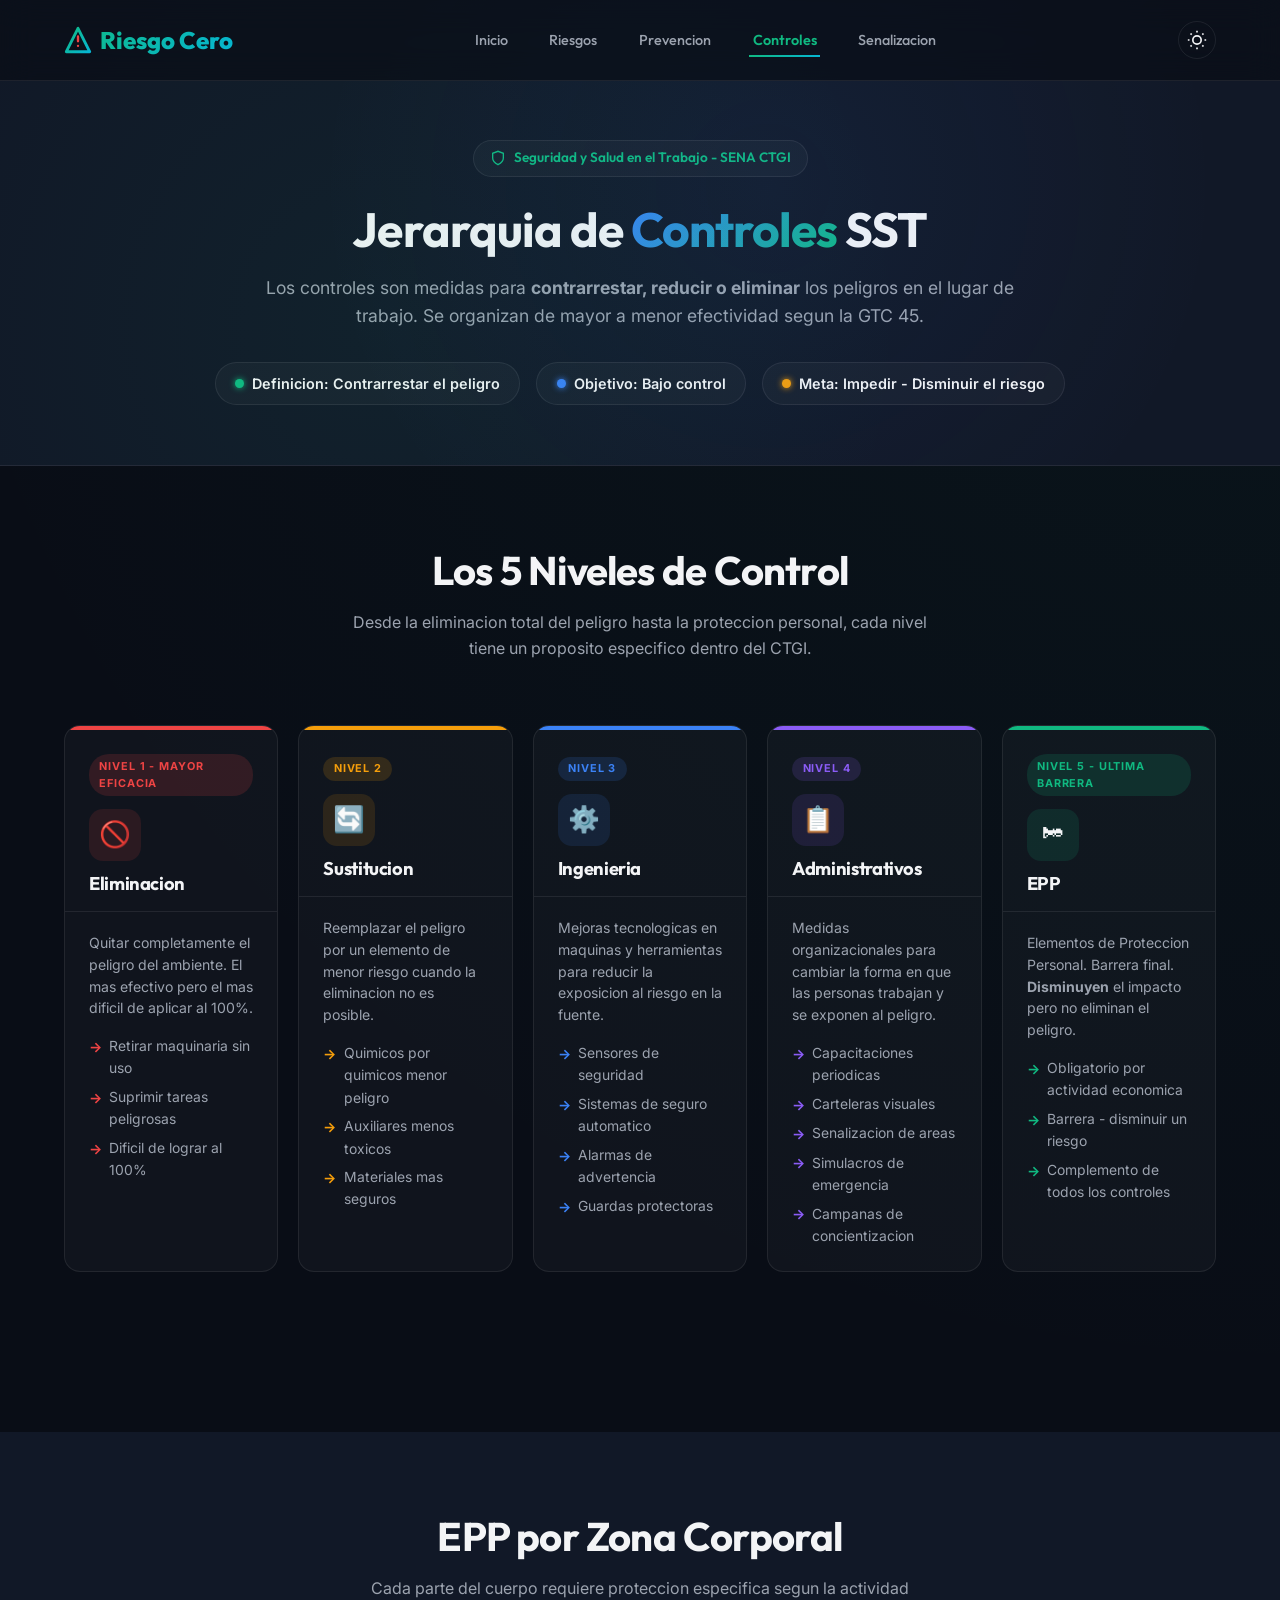
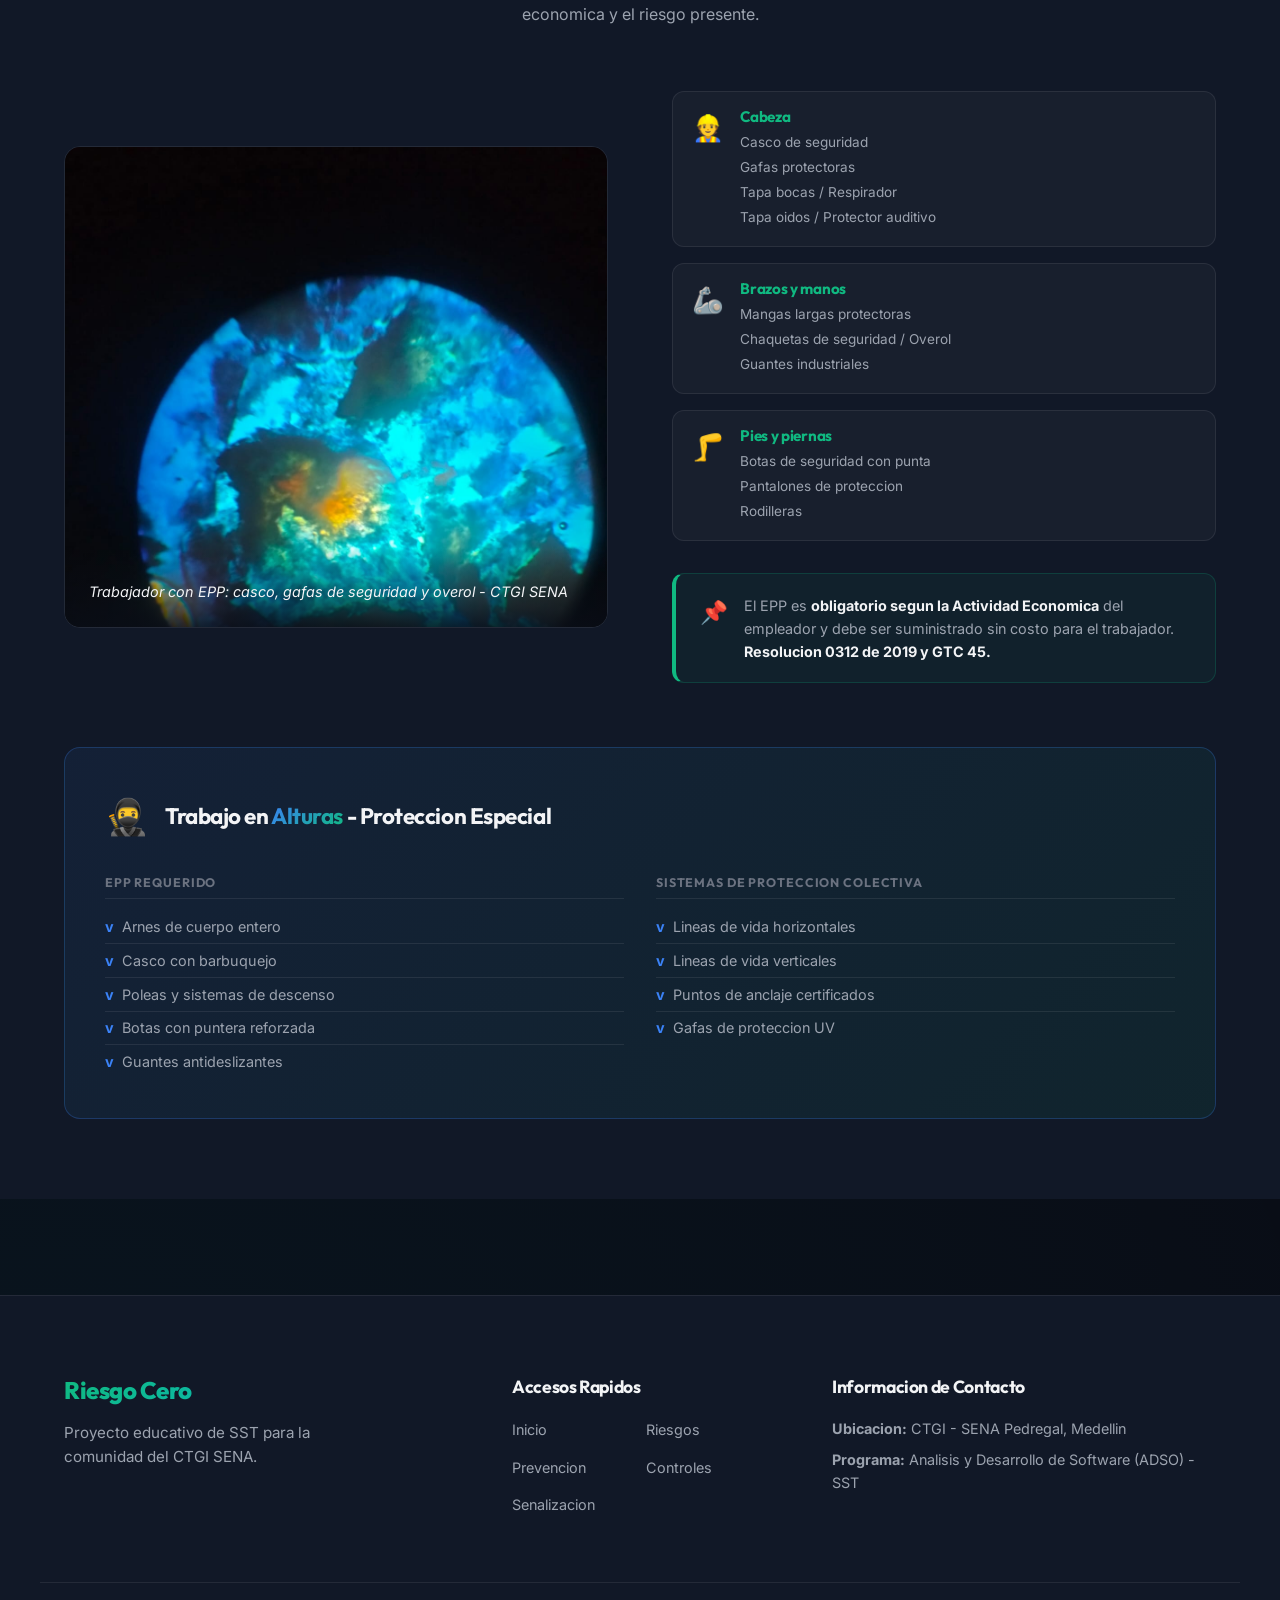
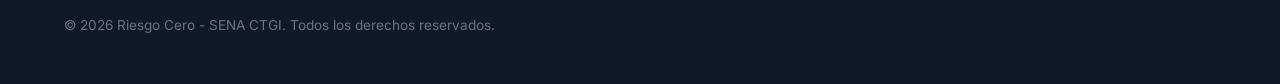
==== controles.html @ c859770b "ya" ====
﻿<!DOCTYPE html>
<html lang="es">
<head>
    <meta charset="UTF-8">
    <meta name="viewport" content="width=device-width, initial-scale=1.0">
    <title>Controles SST - Jerarquia de Controles | Riesgo Cero (CTGI)</title>
    <meta name="description" content="Jerarquia de controles en SST para el CTGI: Eliminacion, Sustitucion, Ingenieria, Administrativos y EPP.">
    <link rel="stylesheet" href="css/style.css">
    <style>
        .controles-banner { background-color: var(--bg-secondary); border-bottom: 1px solid var(--border-color); padding: 140px 0 60px 0; text-align: center; position: relative; overflow: hidden; }
        .controles-banner::before { content: ''; position: absolute; inset: 0; background: radial-gradient(circle at 60% 40%, rgba(59,130,246,0.07), transparent 55%), radial-gradient(circle at 30% 70%, rgba(16,185,129,0.06), transparent 55%); pointer-events: none; }
        .controles-banner h1 { font-size: 3rem; margin-bottom: 1rem; }
        .controles-banner h1 span { background: linear-gradient(135deg, #3b82f6, #10b981); -webkit-background-clip: text; -webkit-text-fill-color: transparent; }
        .controles-banner .banner-desc { color: var(--text-secondary); max-width: 760px; margin: 0 auto 2rem auto; font-size: 1.1rem; }
        .def-pills { display: flex; gap: 1rem; justify-content: center; flex-wrap: wrap; margin-top: 1.5rem; }
        .def-pill { display: inline-flex; align-items: center; gap: 0.5rem; background: var(--bg-card); border: 1px solid var(--border-color); border-radius: 30px; padding: 0.55rem 1.2rem; font-size: 0.9rem; font-weight: 600; color: var(--text-primary); }
        .def-pill .dot { width: 9px; height: 9px; border-radius: 50%; flex-shrink: 0; }
        .dot-green  { background: #10b981; box-shadow: 0 0 6px #10b981; }
        .dot-blue   { background: #3b82f6; box-shadow: 0 0 6px #3b82f6; }
        .dot-orange { background: #f59e0b; box-shadow: 0 0 6px #f59e0b; }
        .controles-section { padding: 5rem 0; }
        .controles-grid { display: grid; grid-template-columns: repeat(5, 1fr); gap: 1.25rem; margin-bottom: 5rem; }
        @media (max-width: 1100px) { .controles-grid { grid-template-columns: repeat(3, 1fr); } }
        @media (max-width: 700px)  { .controles-grid { grid-template-columns: 1fr 1fr; } }
        @media (max-width: 480px)  { .controles-grid { grid-template-columns: 1fr; } }
        .ctrl-card { background: var(--bg-card); border: 1px solid var(--border-color); border-radius: var(--border-radius); overflow: hidden; display: flex; flex-direction: column; transition: transform var(--transition-fast), box-shadow var(--transition-fast), border-color var(--transition-fast); }
        .ctrl-card:hover { transform: translateY(-6px); box-shadow: var(--shadow-lg); }
        .ctrl-header { padding: 1.5rem 1.5rem 1rem; border-bottom: 1px solid var(--border-color); }
        .ctrl-level { display: inline-block; font-size: 0.68rem; font-weight: 700; letter-spacing: 0.08em; text-transform: uppercase; padding: 0.22rem 0.65rem; border-radius: 20px; margin-bottom: 0.8rem; }
        .ctrl-icon { width: 52px; height: 52px; border-radius: 14px; display: flex; align-items: center; justify-content: center; font-size: 1.6rem; margin-bottom: 0.75rem; }
        .ctrl-header h3 { font-size: 1.15rem; margin: 0; }
        .ctrl-body { padding: 1.25rem 1.5rem 1.5rem; flex: 1; }
        .ctrl-body p { color: var(--text-secondary); font-size: 0.88rem; line-height: 1.55; margin-bottom: 1rem; }
        .ctrl-list { list-style: none; padding: 0; margin: 0; display: flex; flex-direction: column; gap: 0.4rem; }
        .ctrl-list li { display: flex; align-items: flex-start; gap: 0.45rem; font-size: 0.87rem; color: var(--text-secondary); }
        .ctrl-list li::before { content: "->"; font-weight: 700; flex-shrink: 0; margin-top: 0.05em; }
        .lvl-1 .ctrl-header { border-top: 4px solid #ef4444; } .lvl-1 .ctrl-level { background: rgba(239,68,68,.15); color: #ef4444; } .lvl-1 .ctrl-icon { background: rgba(239,68,68,.12); } .lvl-1 .ctrl-list li::before { color: #ef4444; } .lvl-1:hover { border-color: #ef4444; }
        .lvl-2 .ctrl-header { border-top: 4px solid #f59e0b; } .lvl-2 .ctrl-level { background: rgba(245,158,11,.15); color: #f59e0b; } .lvl-2 .ctrl-icon { background: rgba(245,158,11,.12); } .lvl-2 .ctrl-list li::before { color: #f59e0b; } .lvl-2:hover { border-color: #f59e0b; }
        .lvl-3 .ctrl-header { border-top: 4px solid #3b82f6; } .lvl-3 .ctrl-level { background: rgba(59,130,246,.15); color: #3b82f6; } .lvl-3 .ctrl-icon { background: rgba(59,130,246,.12); } .lvl-3 .ctrl-list li::before { color: #3b82f6; } .lvl-3:hover { border-color: #3b82f6; }
        .lvl-4 .ctrl-header { border-top: 4px solid #8b5cf6; } .lvl-4 .ctrl-level { background: rgba(139,92,246,.15); color: #8b5cf6; } .lvl-4 .ctrl-icon { background: rgba(139,92,246,.12); } .lvl-4 .ctrl-list li::before { color: #8b5cf6; } .lvl-4:hover { border-color: #8b5cf6; }
        .lvl-5 .ctrl-header { border-top: 4px solid #10b981; } .lvl-5 .ctrl-level { background: rgba(16,185,129,.15); color: #10b981; } .lvl-5 .ctrl-icon { background: rgba(16,185,129,.12); } .lvl-5 .ctrl-list li::before { color: #10b981; } .lvl-5:hover { border-color: #10b981; }
        .epp-section { padding: 5rem 0; background: var(--bg-secondary); }
        .epp-split { display: grid; grid-template-columns: 1fr 1fr; gap: 4rem; align-items: center; margin-bottom: 4rem; }
        @media (max-width: 900px) { .epp-split { grid-template-columns: 1fr; } }
        .epp-photo { border-radius: var(--border-radius); overflow: hidden; border: 1px solid var(--border-color); position: relative; }
        .epp-photo img { width: 100%; height: 480px; object-fit: cover; object-position: top; display: block; }
        .epp-photo-overlay { position: absolute; bottom: 0; left: 0; right: 0; background: linear-gradient(transparent, rgba(9,13,22,0.88)); padding: 2rem 1.5rem 1.5rem; }
        .epp-photo-overlay p { color: #f3f4f6; font-size: 0.9rem; font-style: italic; }
        .epp-callouts { display: flex; flex-direction: column; gap: 1rem; }
        .epp-callout-item { display: flex; gap: 1rem; align-items: flex-start; background: var(--bg-card); border: 1px solid var(--border-color); border-radius: 12px; padding: 1rem 1.2rem; transition: border-color var(--transition-fast), transform var(--transition-fast); }
        .epp-callout-item:hover { border-color: #10b981; transform: translateX(4px); }
        .callout-icon { font-size: 1.6rem; flex-shrink: 0; }
        .callout-text h4 { font-size: 0.95rem; color: #10b981; margin-bottom: 0.25rem; }
        .callout-text ul { list-style: none; padding: 0; margin: 0; }
        .callout-text ul li { font-size: 0.85rem; color: var(--text-secondary); padding: 0.1rem 0; }
        .alturas-card { background: linear-gradient(135deg, rgba(59,130,246,0.08), rgba(16,185,129,0.08)); border: 1px solid rgba(59,130,246,0.25); border-radius: var(--border-radius); padding: 2.5rem; }
        .alturas-header { display: flex; align-items: center; gap: 1rem; margin-bottom: 2rem; }
        .alturas-header .icon { font-size: 2.2rem; }
        .alturas-header h3 { font-size: 1.4rem; margin: 0; }
        .alturas-header h3 span { background: linear-gradient(135deg, #3b82f6, #10b981); -webkit-background-clip: text; -webkit-text-fill-color: transparent; }
        .alturas-grid { display: grid; grid-template-columns: 1fr 1fr; gap: 2rem; }
        @media (max-width: 600px) { .alturas-grid { grid-template-columns: 1fr; } }
        .alturas-col h5 { font-size: 0.78rem; text-transform: uppercase; letter-spacing: 0.07em; color: var(--text-muted); margin-bottom: 0.75rem; padding-bottom: 0.4rem; border-bottom: 1px solid var(--border-color); }
        .alturas-col ul { list-style: none; padding: 0; margin: 0; }
        .alturas-col ul li { display: flex; align-items: center; gap: 0.5rem; font-size: 0.9rem; color: var(--text-secondary); padding: 0.3rem 0; border-bottom: 1px solid var(--border-color); }
        .alturas-col ul li:last-child { border-bottom: none; }
        .alturas-col ul li::before { content: "v"; color: #3b82f6; font-weight: 700; }
        .norm-note { margin-top: 1rem; background: rgba(16,185,129,0.06); border: 1px solid rgba(16,185,129,0.2); border-left: 4px solid #10b981; border-radius: 12px; padding: 1.2rem 1.5rem; display: flex; gap: 1rem; align-items: flex-start; }
        .norm-note .note-icon { font-size: 1.4rem; flex-shrink: 0; }
        .norm-note p { color: var(--text-secondary); font-size: 0.9rem; line-height: 1.6; }
        .norm-note strong { color: var(--text-primary); }
    </style>
</head>
<body>
    <div class="svg-gradient-def"><svg><defs><linearGradient id="emerald-cyan-grad" x1="0%" y1="0%" x2="100%" y2="100%"><stop offset="0%" stop-color="#10b981" /><stop offset="100%" stop-color="#06b6d4" /></linearGradient></defs></svg></div>
    <header class="header">
        <div class="navbar">
            <a href="index.html" class="logo" id="logo-brand">
                <svg viewBox="0 0 24 24"><path d="M12 2L2 22h20L12 2z" stroke-linecap="round" stroke-linejoin="round" /><path d="M12 9v4M12 17h.01" stroke="#ef4444" stroke-width="2" stroke-linecap="round" /></svg>
                <span>Riesgo Cero</span>
            </a>
            <nav>
                <ul class="nav-menu" id="nav-menu">
                    <li><a href="index.html" class="nav-link">Inicio</a></li>
                    <li><a href="riesgos.html" class="nav-link">Riesgos</a></li>
                    <li><a href="prevencion.html" class="nav-link">Prevencion</a></li>
                    <li><a href="controles.html" class="nav-link active">Controles</a></li>
                    <li><a href="senalizacion.html" class="nav-link">Senalizacion</a></li>
                </ul>
            </nav>
            <div class="nav-actions">
                <button class="theme-toggle-btn" id="theme-toggle" aria-label="Cambiar Tema">
                    <svg class="sun-icon" viewBox="0 0 24 24"><circle cx="12" cy="12" r="5" /><path d="M12 1v2M12 21v2M4.22 4.22l1.42 1.42M18.36 18.36l1.42 1.42M1 12h2M21 12h2M4.22 19.78l1.42-1.42M18.36 5.64l1.42-1.42" /></svg>
                    <svg class="moon-icon" viewBox="0 0 24 24"><path d="M21 12.79A9 9 0 1 1 11.21 3 7 7 0 0 0 21 12.79z" /></svg>
                </button>
                <button class="menu-toggle" id="menu-toggle" aria-label="Abrir Menu"><svg viewBox="0 0 24 24"><path d="M4 6h16M4 12h16M4 18h16" stroke-linecap="round" /></svg></button>
            </div>
        </div>
    </header>
    <main>
        <section class="controles-banner">
            <div class="container">
                <div class="hero-badge"><svg width="16" height="16" viewBox="0 0 24 24" fill="none" stroke="currentColor" stroke-width="2"><path d="M12 22s8-4 8-10V5l-8-3-8 3v7c0 6 8 10 8 10z" /></svg> Seguridad y Salud en el Trabajo - SENA CTGI</div>
                <h1>Jerarquia de <span>Controles</span> SST</h1>
                <p class="banner-desc">Los controles son medidas para <strong>contrarrestar, reducir o eliminar</strong> los peligros en el lugar de trabajo. Se organizan de mayor a menor efectividad segun la GTC 45.</p>
                <div class="def-pills">
                    <div class="def-pill"><span class="dot dot-green"></span>Definicion: Contrarrestar el peligro</div>
                    <div class="def-pill"><span class="dot dot-blue"></span>Objetivo: Bajo control</div>
                    <div class="def-pill"><span class="dot dot-orange"></span>Meta: Impedir - Disminuir el riesgo</div>
                </div>
            </div>
        </section>
        <section class="controles-section">
            <div class="container">
                <div class="section-header">
                    <h2>Los 5 Niveles de <span>Control</span></h2>
                    <p>Desde la eliminacion total del peligro hasta la proteccion personal, cada nivel tiene un proposito especifico dentro del CTGI.</p>
                </div>
                <div class="controles-grid">
                    <div class="ctrl-card lvl-1">
                        <div class="ctrl-header"><span class="ctrl-level">Nivel 1 - Mayor eficacia</span><div class="ctrl-icon">&#128683;</div><h3>Eliminacion</h3></div>
                        <div class="ctrl-body"><p>Quitar completamente el peligro del ambiente. El mas efectivo pero el mas dificil de aplicar al 100%.</p><ul class="ctrl-list"><li>Retirar maquinaria sin uso</li><li>Suprimir tareas peligrosas</li><li>Dificil de lograr al 100%</li></ul></div>
                    </div>
                    <div class="ctrl-card lvl-2">
                        <div class="ctrl-header"><span class="ctrl-level">Nivel 2</span><div class="ctrl-icon">&#128260;</div><h3>Sustitucion</h3></div>
                        <div class="ctrl-body"><p>Reemplazar el peligro por un elemento de menor riesgo cuando la eliminacion no es posible.</p><ul class="ctrl-list"><li>Quimicos por quimicos menor peligro</li><li>Auxiliares menos toxicos</li><li>Materiales mas seguros</li></ul></div>
                    </div>
                    <div class="ctrl-card lvl-3">
                        <div class="ctrl-header"><span class="ctrl-level">Nivel 3</span><div class="ctrl-icon">&#9881;&#65039;</div><h3>Ingenieria</h3></div>
                        <div class="ctrl-body"><p>Mejoras tecnologicas en maquinas y herramientas para reducir la exposicion al riesgo en la fuente.</p><ul class="ctrl-list"><li>Sensores de seguridad</li><li>Sistemas de seguro automatico</li><li>Alarmas de advertencia</li><li>Guardas protectoras</li></ul></div>
                    </div>
                    <div class="ctrl-card lvl-4">
                        <div class="ctrl-header"><span class="ctrl-level">Nivel 4</span><div class="ctrl-icon">&#128203;</div><h3>Administrativos</h3></div>
                        <div class="ctrl-body"><p>Medidas organizacionales para cambiar la forma en que las personas trabajan y se exponen al peligro.</p><ul class="ctrl-list"><li>Capacitaciones periodicas</li><li>Carteleras visuales</li><li>Senalizacion de areas</li><li>Simulacros de emergencia</li><li>Campanas de concientizacion</li></ul></div>
                    </div>
                    <div class="ctrl-card lvl-5">
                        <div class="ctrl-header"><span class="ctrl-level">Nivel 5 - Ultima barrera</span><div class="ctrl-icon">&#129562;</div><h3>EPP</h3></div>
                        <div class="ctrl-body"><p>Elementos de Proteccion Personal. Barrera final. <strong>Disminuyen</strong> el impacto pero no eliminan el peligro.</p><ul class="ctrl-list"><li>Obligatorio por actividad economica</li><li>Barrera - disminuir un riesgo</li><li>Complemento de todos los controles</li></ul></div>
                    </div>
                </div>
            </div>
        </section>
        <section class="epp-section">
            <div class="container">
                <div class="section-header">
                    <h2>EPP por <span>Zona Corporal</span></h2>
                    <p>Cada parte del cuerpo requiere proteccion especifica segun la actividad economica y el riesgo presente.</p>
                </div>
                <div class="epp-split">
                    <div class="epp-photo">
                        <img src="img/biologico.jpeg" alt="Trabajador del CTGI con EPP completo: casco, gafas y overol de seguridad">
                        <div class="epp-photo-overlay"><p>Trabajador con EPP: casco, gafas de seguridad y overol - CTGI SENA</p></div>
                    </div>
                    <div class="epp-callouts">
                        <div class="epp-callout-item"><div class="callout-icon">&#128119;</div><div class="callout-text"><h4>Cabeza</h4><ul><li>Casco de seguridad</li><li>Gafas protectoras</li><li>Tapa bocas / Respirador</li><li>Tapa oidos / Protector auditivo</li></ul></div></div>
                        <div class="epp-callout-item"><div class="callout-icon">&#129470;</div><div class="callout-text"><h4>Brazos y manos</h4><ul><li>Mangas largas protectoras</li><li>Chaquetas de seguridad / Overol</li><li>Guantes industriales</li></ul></div></div>
                        <div class="epp-callout-item"><div class="callout-icon">&#129461;</div><div class="callout-text"><h4>Pies y piernas</h4><ul><li>Botas de seguridad con punta</li><li>Pantalones de proteccion</li><li>Rodilleras</li></ul></div></div>
                        <div class="norm-note"><div class="note-icon">&#128204;</div><p>El EPP es <strong>obligatorio segun la Actividad Economica</strong> del empleador y debe ser suministrado sin costo para el trabajador. <strong>Resolucion 0312 de 2019 y GTC 45.</strong></p></div>
                    </div>
                </div>
                <div class="alturas-card">
                    <div class="alturas-header"><span class="icon">&#129399;</span><h3>Trabajo en <span>Alturas</span> - Proteccion Especial</h3></div>
                    <div class="alturas-grid">
                        <div class="alturas-col"><h5>EPP Requerido</h5><ul><li>Arnes de cuerpo entero</li><li>Casco con barbuquejo</li><li>Poleas y sistemas de descenso</li><li>Botas con puntera reforzada</li><li>Guantes antideslizantes</li></ul></div>
                        <div class="alturas-col"><h5>Sistemas de proteccion colectiva</h5><ul><li>Lineas de vida horizontales</li><li>Lineas de vida verticales</li><li>Puntos de anclaje certificados</li><li>Gafas de proteccion UV</li></ul></div>
                    </div>
                </div>
            </div>
        </section>
    </main>
    <footer class="footer">
        <div class="container footer-grid">
            <div class="footer-brand"><h3>Riesgo Cero</h3><p>Proyecto educativo de SST para la comunidad del CTGI SENA.</p></div>
            <div class="footer-links"><h4>Accesos Rapidos</h4><ul class="footer-links-list"><li><a href="index.html">Inicio</a></li><li><a href="riesgos.html">Riesgos</a></li><li><a href="prevencion.html">Prevencion</a></li><li><a href="controles.html">Controles</a></li><li><a href="senalizacion.html">Senalizacion</a></li></ul></div>
            <div class="footer-contact"><h4>Informacion de Contacto</h4><p><strong>Ubicacion:</strong> CTGI - SENA Pedregal, Medellin</p><p><strong>Programa:</strong> Analisis y Desarrollo de Software (ADSO) - SST</p></div>
        </div>
        <div class="container footer-bottom"><p>&copy; 2026 Riesgo Cero - SENA CTGI. Todos los derechos reservados.</p></div>
    </footer>
    <script src="js/script.js"></script>
</body>
</html>
---- css/style.css ----
/* ==========================================================================
   RIESGO CERO - SISTEMA DE DISEÑO GLOBAL
   ========================================================================== */

/* Importar Fuentes Modernas de Google Fonts */
@import url('https://fonts.googleapis.com/css2?family=Inter:wght@300;400;500;600;700&family=Outfit:wght@400;500;600;700;800&display=swap');

/* Variables CSS y Sistema de Temas */
:root {
    /* Paleta de Colores (Tema Oscuro por defecto para estética Premium) */
    --bg-primary: #090d16;
    --bg-secondary: #111827;
    --bg-card: rgba(255, 255, 255, 0.03);
    --bg-navbar: rgba(9, 13, 22, 0.7);
    --border-color: rgba(255, 255, 255, 0.08);
    --border-hover: rgba(255, 255, 255, 0.15);
    
    --text-primary: #f3f4f6;
    --text-secondary: #9ca3af;
    --text-muted: #6b7280;

    /* Colores de Acento */
    --accent-emerald: #10b981;      /* Salud y seguridad */
    --accent-teal: #06b6d4;         /* Higiene e industria */
    --accent-orange: #f59e0b;       /* Advertencia */
    --accent-red: #ef4444;          /* Peligro */
    --gradient-primary: linear-gradient(135deg, #10b981 0%, #06b6d4 100%);
    --gradient-danger: linear-gradient(135deg, #ef4444 0%, #f59e0b 100%);
    --gradient-bg: radial-gradient(circle at top right, rgba(16, 185, 129, 0.05), transparent 40%),
                   radial-gradient(circle at bottom left, rgba(6, 182, 212, 0.05), transparent 40%);

    /* Sombras y Efectos */
    --shadow-sm: 0 2px 8px rgba(0, 0, 0, 0.2);
    --shadow-md: 0 8px 30px rgba(0, 0, 0, 0.3);
    --shadow-lg: 0 16px 40px rgba(0, 0, 0, 0.4);
    --glass-blur: blur(16px);
    
    /* Fuentes y Espaciado */
    --font-heading: 'Outfit', sans-serif;
    --font-body: 'Inter', sans-serif;
    --transition-fast: 0.2s ease;
    --transition-normal: 0.3s cubic-bezier(0.4, 0, 0.2, 1);
    --border-radius: 16px;
    --max-width: 1200px;
}

/* Variables para Tema Claro */
[data-theme="light"] {
    --bg-primary: #f8fafc;
    --bg-secondary: #ffffff;
    --bg-card: rgba(0, 0, 0, 0.02);
    --bg-navbar: rgba(248, 250, 252, 0.8);
    --border-color: rgba(0, 0, 0, 0.08);
    --border-hover: rgba(0, 0, 0, 0.15);
    
    --text-primary: #0f172a;
    --text-secondary: #475569;
    --text-muted: #94a3b8;

    --gradient-bg: radial-gradient(circle at top right, rgba(16, 185, 129, 0.08), transparent 40%),
                   radial-gradient(circle at bottom left, rgba(6, 182, 212, 0.08), transparent 40%);
    --shadow-sm: 0 2px 8px rgba(0, 0, 0, 0.05);
    --shadow-md: 0 8px 30px rgba(0, 0, 0, 0.08);
    --shadow-lg: 0 16px 40px rgba(0, 0, 0, 0.12);
}

/* ==========================================================================
   RESET Y ESTILOS GENERALES
   ========================================================================== */
*, *::before, *::after {
    box-sizing: border-box;
    margin: 0;
    padding: 0;
}

html {
    scroll-behavior: smooth;
    font-size: 16px;
}

body {
    background-color: var(--bg-primary);
    background-image: var(--gradient-bg);
    color: var(--text-primary);
    font-family: var(--font-body);
    line-height: 1.6;
    overflow-x: hidden;
    transition: background-color var(--transition-normal), color var(--transition-normal);
}

h1, h2, h3, h4, h5, h6 {
    font-family: var(--font-heading);
    font-weight: 700;
    letter-spacing: -0.02em;
    line-height: 1.2;
}

a {
    color: inherit;
    text-decoration: none;
    transition: color var(--transition-fast);
}

img {
    max-width: 100%;
    height: auto;
    display: block;
}

.container {
    width: 100%;
    max-width: var(--max-width);
    margin: 0 auto;
    padding: 0 1.5rem;
}

/* ==========================================================================
   HEADER / NAVBAR (GLASSMORPHISM)
   ========================================================================== */
.header {
    position: fixed;
    top: 0;
    left: 0;
    width: 100%;
    z-index: 1000;
    background-color: var(--bg-navbar);
    backdrop-filter: var(--glass-blur);
    -webkit-backdrop-filter: var(--glass-blur);
    border-bottom: 1px solid var(--border-color);
    transition: background-color var(--transition-normal), border-color var(--transition-normal);
}

.navbar {
    display: flex;
    justify-content: space-between;
    align-items: center;
    height: 80px;
    padding: 0 1.5rem;
    max-width: var(--max-width);
    margin: 0 auto;
}

.logo {
    display: flex;
    align-items: center;
    gap: 0.5rem;
    font-family: var(--font-heading);
    font-size: 1.5rem;
    font-weight: 800;
    background: var(--gradient-primary);
    -webkit-background-clip: text;
    -webkit-text-fill-color: transparent;
    transition: transform var(--transition-fast);
}

.logo:hover {
    transform: scale(1.02);
}

.logo svg {
    width: 28px;
    height: 28px;
    stroke: url(#emerald-cyan-grad);
    fill: none;
    stroke-width: 2.5;
}

.nav-menu {
    display: flex;
    align-items: center;
    list-style: none;
    gap: 1rem;
}

.nav-link {
    font-family: var(--font-heading);
    font-weight: 500;
    font-size: 0.9rem;
    color: var(--text-secondary);
    padding: 0.5rem 0.8rem;
    border-radius: 8px;
    transition: color var(--transition-fast), background-color var(--transition-fast);
    position: relative;
}

.nav-link::after {
    content: '';
    position: absolute;
    bottom: 0;
    left: 50%;
    width: 0;
    height: 2px;
    background: var(--gradient-primary);
    transition: width var(--transition-fast) ease, left var(--transition-fast) ease;
}

.nav-link:hover {
    color: var(--text-primary);
}

.nav-link:hover::after {
    width: 80%;
    left: 10%;
}

.nav-link.active {
    color: var(--accent-emerald);
    font-weight: 600;
}

.nav-link.active::after {
    width: 80%;
    left: 10%;
    background: var(--gradient-primary);
}

/* Selector de Tema y Botón de Menú */
.nav-actions {
    display: flex;
    align-items: center;
    gap: 1rem;
}

.theme-toggle-btn {
    background: none;
    border: 1px solid var(--border-color);
    color: var(--text-primary);
    cursor: pointer;
    padding: 0.5rem;
    border-radius: 50%;
    display: flex;
    align-items: center;
    justify-content: center;
    transition: background-color var(--transition-fast), border-color var(--transition-fast);
}

.theme-toggle-btn:hover {
    background-color: var(--bg-card);
    border-color: var(--border-hover);
}

.theme-toggle-btn svg {
    width: 20px;
    height: 20px;
    fill: none;
    stroke: currentColor;
    stroke-width: 2;
}

/* Ocultar icono según tema */
body[data-theme="light"] .theme-toggle-btn .sun-icon {
    display: none;
}
body:not([data-theme="light"]) .theme-toggle-btn .moon-icon {
    display: none;
}

.menu-toggle {
    display: none;
    background: none;
    border: none;
    color: var(--text-primary);
    cursor: pointer;
    padding: 0.5rem;
}

.menu-toggle svg {
    width: 24px;
    height: 24px;
    stroke: currentColor;
    stroke-width: 2;
    fill: none;
}

/* ==========================================================================
   HERO SECTION
   ========================================================================== */
.hero {
    position: relative;
    padding: 180px 0 100px 0;
    overflow: hidden;
}

.hero-grid {
    display: grid;
    grid-template-columns: 1.2fr 0.8fr;
    gap: 4rem;
    align-items: center;
}

.hero-content h1 {
    font-size: 3.5rem;
    font-weight: 800;
    margin-bottom: 1.5rem;
    line-height: 1.1;
}

.hero-content h1 span {
    background: var(--gradient-primary);
    -webkit-background-clip: text;
    -webkit-text-fill-color: transparent;
}

.hero-content p {
    font-size: 1.15rem;
    color: var(--text-secondary);
    margin-bottom: 2rem;
    max-width: 600px;
}

.hero-badge {
    display: inline-flex;
    align-items: center;
    gap: 0.5rem;
    background-color: var(--bg-card);
    border: 1px solid var(--border-color);
    padding: 0.4rem 1rem;
    border-radius: 50px;
    font-family: var(--font-heading);
    font-size: 0.85rem;
    font-weight: 600;
    color: var(--accent-emerald);
    margin-bottom: 1.5rem;
}

.btn {
    display: inline-flex;
    align-items: center;
    gap: 0.75rem;
    background: var(--gradient-primary);
    color: #ffffff;
    font-family: var(--font-heading);
    font-weight: 600;
    font-size: 1rem;
    padding: 0.8rem 1.8rem;
    border-radius: var(--border-radius);
    box-shadow: 0 4px 20px rgba(16, 185, 129, 0.2);
    transition: transform var(--transition-fast), box-shadow var(--transition-fast);
}

.btn:hover {
    transform: translateY(-2px);
    box-shadow: 0 8px 30px rgba(16, 185, 129, 0.35);
}

.hero-visual {
    position: relative;
}

.hero-image-wrapper {
    position: relative;
    border-radius: 24px;
    overflow: hidden;
    border: 1px solid var(--border-color);
    box-shadow: var(--shadow-lg);
    aspect-ratio: 4/3;
    background-color: var(--bg-secondary);
}

.hero-image-wrapper img {
    width: 100%;
    height: 100%;
    object-fit: cover;
    transition: transform var(--transition-normal);
}

.hero-image-wrapper:hover img {
    transform: scale(1.03);
}

.hero-decorator {
    position: absolute;
    width: 100%;
    height: 100%;
    border-radius: 24px;
    border: 2px dashed var(--accent-teal);
    top: 15px;
    left: 15px;
    z-index: -1;
    opacity: 0.3;
}

/* ==========================================================================
   SECCIONES DE CONTENIDO
   ========================================================================== */
.section {
    padding: 80px 0;
}

.section-header {
    text-align: center;
    margin-bottom: 4rem;
}

.section-header h2 {
    font-size: 2.5rem;
    margin-bottom: 1rem;
}

.section-header p {
    color: var(--text-secondary);
    max-width: 600px;
    margin: 0 auto;
}

/* ==========================================================================
   CARDS GRID (INDEX RIESGOS)
   ========================================================================== */
.risks-grid {
    display: grid;
    grid-template-columns: repeat(auto-fill, minmax(320px, 1fr));
    gap: 2rem;
}

.risk-card {
    background-color: var(--bg-card);
    border: 1px solid var(--border-color);
    border-radius: var(--border-radius);
    padding: 2.5rem 2rem;
    transition: transform var(--transition-normal), border-color var(--transition-normal), box-shadow var(--transition-normal);
    position: relative;
    overflow: hidden;
    display: flex;
    flex-direction: column;
    height: 100%;
}

.risk-card::before {
    content: '';
    position: absolute;
    top: 0;
    left: 0;
    width: 100%;
    height: 4px;
    background: var(--gradient-primary);
    opacity: 0;
    transition: opacity var(--transition-fast);
}

.risk-card:hover {
    transform: translateY(-5px);
    border-color: var(--border-hover);
    box-shadow: var(--shadow-md);
}

.risk-card:hover::before {
    opacity: 1;
}

.risk-card-icon {
    width: 54px;
    height: 54px;
    border-radius: 12px;
    background: rgba(16, 185, 129, 0.1);
    display: flex;
    align-items: center;
    justify-content: center;
    margin-bottom: 1.5rem;
    color: var(--accent-emerald);
}

.risk-card-icon svg {
    width: 28px;
    height: 28px;
    fill: none;
    stroke: currentColor;
    stroke-width: 2;
}

.risk-card h3 {
    font-size: 1.35rem;
    margin-bottom: 0.75rem;
}

.risk-card p {
    color: var(--text-secondary);
    font-size: 0.95rem;
    margin-bottom: 1.5rem;
    flex-grow: 1;
}

.risk-card-link {
    display: inline-flex;
    align-items: center;
    gap: 0.5rem;
    font-family: var(--font-heading);
    font-weight: 600;
    font-size: 0.9rem;
    color: var(--accent-emerald);
}

.risk-card-link svg {
    width: 16px;
    height: 16px;
    stroke: currentColor;
    stroke-width: 2;
    fill: none;
    transition: transform var(--transition-fast);
}

.risk-card:hover .risk-card-link svg {
    transform: translateX(4px);
}

/* ==========================================================================
   PÁGINAS DE RIESGO ESPECÍFICAS
   ========================================================================== */
.risk-page-layout {
    display: grid;
    grid-template-columns: 1.1fr 0.9fr;
    gap: 4rem;
    align-items: start;
}

.risk-info-block {
    margin-bottom: 2.5rem;
}

.risk-info-block h3 {
    font-size: 1.5rem;
    margin-bottom: 1rem;
    display: flex;
    align-items: center;
    gap: 0.75rem;
}

.risk-info-block h3 svg {
    width: 24px;
    height: 24px;
    stroke: var(--accent-emerald);
    fill: none;
    stroke-width: 2;
}

.affectations-list, .prevention-list {
    list-style: none;
    display: flex;
    flex-direction: column;
    gap: 1rem;
}

.affectations-list li, .prevention-list li {
    position: relative;
    padding-left: 2rem;
    font-size: 1rem;
    color: var(--text-secondary);
}

.affectations-list li::before {
    content: '•';
    position: absolute;
    left: 0.5rem;
    top: -2px;
    color: var(--accent-red);
    font-size: 1.7rem;
}

.prevention-list li::before {
    content: '✓';
    position: absolute;
    left: 0.4rem;
    top: 2px;
    color: var(--accent-emerald);
    font-weight: 800;
    font-size: 1.1rem;
}

/* Ubicación CTGI Banner */
.ctgi-location-card {
    background-color: var(--bg-card);
    border: 1px solid var(--border-color);
    border-radius: var(--border-radius);
    padding: 2rem;
    margin-top: 2rem;
}

.ctgi-location-card h4 {
    color: var(--accent-teal);
    font-size: 1.1rem;
    margin-bottom: 0.5rem;
}

.ctgi-location-card p {
    color: var(--text-secondary);
    font-size: 0.95rem;
}

/* ==========================================================================
   GALERÍA E IMÁGENES INTERACTIVAS
   ========================================================================== */
.interactive-image-container {
    position: relative;
    cursor: pointer;
    border-radius: var(--border-radius);
    overflow: hidden;
    border: 1px solid var(--border-color);
    box-shadow: var(--shadow-lg);
    aspect-ratio: 4/3;
    background-color: var(--bg-secondary);
}

.interactive-image-container img {
    width: 100%;
    height: 100%;
    object-fit: cover;
    transition: transform var(--transition-normal);
}

.interactive-image-container:hover img {
    transform: scale(1.05);
}

.image-overlay-info {
    position: absolute;
    bottom: 0;
    left: 0;
    width: 100%;
    background: linear-gradient(to top, rgba(0,0,0,0.85) 0%, rgba(0,0,0,0.4) 60%, transparent 100%);
    padding: 2rem 1.5rem 1.5rem 1.5rem;
    color: #ffffff;
    display: flex;
    flex-direction: column;
    justify-content: flex-end;
    opacity: 0.9;
    transition: opacity var(--transition-fast);
}

.interactive-image-container:hover .image-overlay-info {
    opacity: 1;
}

.image-overlay-title {
    font-family: var(--font-heading);
    font-size: 1.15rem;
    font-weight: 700;
}

.image-overlay-desc {
    font-size: 0.85rem;
    color: #d1d5db;
    margin-top: 0.25rem;
}

.image-zoom-indicator {
    position: absolute;
    top: 1rem;
    right: 1rem;
    background-color: rgba(0, 0, 0, 0.6);
    border: 1px solid rgba(255,255,255,0.2);
    width: 38px;
    height: 38px;
    border-radius: 50%;
    display: flex;
    align-items: center;
    justify-content: center;
    color: #ffffff;
    transition: transform var(--transition-fast), background-color var(--transition-fast);
}

.interactive-image-container:hover .image-zoom-indicator {
    transform: scale(1.1);
    background-color: var(--accent-emerald);
}

/* Modal del Visor de Imágenes */
.image-modal {
    position: fixed;
    top: 0;
    left: 0;
    width: 100%;
    height: 100%;
    z-index: 2000;
    background-color: rgba(9, 13, 22, 0.95);
    backdrop-filter: blur(12px);
    display: none;
    align-items: center;
    justify-content: center;
    opacity: 0;
    transition: opacity 0.3s ease;
}

.image-modal.show {
    display: flex;
    opacity: 1;
}

.modal-content-wrapper {
    position: relative;
    max-width: 90%;
    max-height: 85%;
    display: flex;
    flex-direction: column;
    align-items: center;
}

.modal-img {
    max-width: 100%;
    max-height: 75vh;
    border-radius: 12px;
    border: 1px solid rgba(255,255,255,0.1);
    box-shadow: 0 10px 50px rgba(0,0,0,0.8);
    object-fit: contain;
}

.modal-caption {
    color: #f3f4f6;
    margin-top: 1.5rem;
    font-size: 1.1rem;
    text-align: center;
    font-family: var(--font-heading);
}

.modal-close-btn {
    position: absolute;
    top: -50px;
    right: 0;
    background: none;
    border: none;
    color: #ffffff;
    font-size: 2.5rem;
    cursor: pointer;
    transition: transform var(--transition-fast), color var(--transition-fast);
}

.modal-close-btn:hover {
    transform: rotate(90deg);
    color: var(--accent-emerald);
}

/* ==========================================================================
   FOOTER
   ========================================================================== */
.footer {
    background-color: var(--bg-secondary);
    border-top: 1px solid var(--border-color);
    padding: 5rem 0 3rem 0;
    margin-top: 6rem;
}

.footer-grid {
    display: grid;
    grid-template-columns: 1.5fr 1fr 1.5fr;
    gap: 4rem;
    margin-bottom: 4rem;
}

.footer-brand h3 {
    font-size: 1.5rem;
    font-weight: 800;
    background: var(--gradient-primary);
    -webkit-background-clip: text;
    -webkit-text-fill-color: transparent;
    margin-bottom: 1rem;
}

.footer-brand p {
    color: var(--text-secondary);
    font-size: 0.95rem;
    max-width: 320px;
}

.footer-links h4, .footer-contact h4 {
    font-size: 1.1rem;
    margin-bottom: 1.25rem;
}

.footer-links-list {
    list-style: none;
    display: grid;
    grid-template-columns: 1fr 1fr;
    gap: 0.75rem;
}

.footer-links-list a {
    color: var(--text-secondary);
    font-size: 0.9rem;
}

.footer-links-list a:hover {
    color: var(--accent-emerald);
}

.footer-contact p {
    color: var(--text-secondary);
    font-size: 0.9rem;
    margin-bottom: 0.5rem;
}

.footer-bottom {
    border-top: 1px solid var(--border-color);
    padding-top: 2rem;
    display: flex;
    justify-content: space-between;
    align-items: center;
    color: var(--text-muted);
    font-size: 0.85rem;
}

/* ==========================================================================
   RESPONSIVIDAD Y ADAPTABILIDAD
   ========================================================================== */
@media (max-width: 1024px) {
    .hero-grid, .risk-page-layout {
        grid-template-columns: 1fr;
        gap: 3rem;
    }
    
    .hero-visual, .interactive-image-container {
        max-width: 600px;
        margin: 0 auto;
        width: 100%;
    }
    
    .footer-grid {
        grid-template-columns: 1fr 1fr;
        gap: 3rem;
    }
    
    .footer-brand {
        grid-column: span 2;
    }
}

@media (max-width: 768px) {
    .menu-toggle {
        display: block;
    }
    
    .nav-menu {
        position: fixed;
        top: 80px;
        left: 0;
        width: 100%;
        height: calc(100vh - 80px);
        background-color: var(--bg-primary);
        flex-direction: column;
        padding: 3rem 1.5rem;
        gap: 1.5rem;
        border-top: 1px solid var(--border-color);
        transform: translateY(-100%);
        opacity: 0;
        transition: transform 0.4s cubic-bezier(0.4, 0, 0.2, 1), opacity 0.3s ease;
        pointer-events: none;
        overflow-y: auto;
    }
    
    .nav-menu.active {
        transform: translateY(0);
        opacity: 1;
        pointer-events: all;
    }
    
    .nav-link {
        font-size: 1.15rem;
        width: 100%;
        text-align: center;
        padding: 0.8rem;
    }
    
    .hero-content h1 {
        font-size: 2.75rem;
    }
    
    .footer-grid {
        grid-template-columns: 1fr;
        gap: 2.5rem;
    }
    
    .footer-brand {
        grid-column: span 1;
    }
    
    .footer-bottom {
        flex-direction: column;
        gap: 1rem;
        text-align: center;
    }
}

@media (max-width: 480px) {
    .hero-content h1 {
        font-size: 2.2rem;
    }
    
    .section-header h2 {
        font-size: 2rem;
    }
    
    .risk-card {
        padding: 2rem 1.5rem;
    }
}

/* SVG Gradients definitions styling workaround */
.svg-gradient-def {
    position: absolute;
    width: 0;
    height: 0;
    overflow: hidden;
}

/* ==========================================================================
   ESTILOS DE LA PÁGINA DE SEÑALIZACIÓN SST
   ========================================================================== */

/* Contenedor de tipos de señalización (Sonora, Luminiscencia, Piso) */
.types-grid {
    display: grid;
    grid-template-columns: repeat(auto-fit, minmax(300px, 1fr));
    gap: 2rem;
    margin-top: 2rem;
}

.type-card {
    background-color: var(--bg-card);
    border: 1px solid var(--border-color);
    border-radius: var(--border-radius);
    padding: 2.5rem 2rem;
    transition: transform var(--transition-normal), border-color var(--transition-normal), box-shadow var(--transition-normal);
    position: relative;
    overflow: hidden;
    display: flex;
    flex-direction: column;
    height: 100%;
}

.type-card:hover {
    transform: translateY(-5px);
    border-color: var(--border-hover);
    box-shadow: var(--shadow-md);
}

.type-card::before {
    content: '';
    position: absolute;
    top: 0;
    left: 0;
    width: 100%;
    height: 4px;
    background: var(--gradient-primary);
    opacity: 0.8;
}

.type-card-badge {
    align-self: flex-start;
    font-size: 0.75rem;
    font-weight: 700;
    text-transform: uppercase;
    padding: 0.25rem 0.75rem;
    border-radius: 50px;
    margin-bottom: 1rem;
}

.type-card-badge.visual {
    background-color: rgba(6, 182, 212, 0.1);
    color: var(--accent-teal);
}

.type-card-badge.auditory {
    background-color: rgba(245, 158, 11, 0.1);
    color: var(--accent-orange);
}

.type-card h3 {
    font-size: 1.5rem;
    margin-bottom: 1rem;
    font-family: var(--font-heading);
}

.type-card p {
    color: var(--text-secondary);
    font-size: 0.95rem;
    line-height: 1.6;
    margin-bottom: 1.5rem;
}

.type-features-list {
    list-style: none;
    margin-top: auto;
}

.type-features-list li {
    display: flex;
    align-items: center;
    gap: 0.5rem;
    font-size: 0.9rem;
    color: var(--text-primary);
    margin-bottom: 0.5rem;
}

.type-features-list li svg {
    width: 16px;
    height: 16px;
    color: var(--accent-emerald);
    flex-shrink: 0;
}

/* Sistema de Pestañas (Tabs) */
.tabs-wrapper {
    margin-top: 3rem;
}

.tabs-container {
    display: flex;
    justify-content: center;
    flex-wrap: wrap;
    gap: 1rem;
    margin-bottom: 3rem;
}

.tab-btn {
    font-family: var(--font-heading);
    font-size: 1rem;
    font-weight: 600;
    padding: 0.8rem 1.8rem;
    border-radius: 50px;
    background-color: var(--bg-card);
    border: 1px solid var(--border-color);
    color: var(--text-secondary);
    cursor: pointer;
    display: inline-flex;
    align-items: center;
    gap: 0.5rem;
    transition: all var(--transition-fast);
}

.tab-btn:hover {
    color: var(--text-primary);
    border-color: var(--border-hover);
    background-color: rgba(255, 255, 255, 0.05);
}

.tab-btn.active {
    color: #ffffff;
    border-color: transparent;
}

/* Colores específicos de pestañas activas */
.tab-btn.color-red.active {
    background-color: var(--accent-red);
    box-shadow: 0 4px 15px rgba(239, 68, 68, 0.4);
}
.tab-btn.color-blue.active {
    background-color: #2563eb; /* Azul seguridad */
    box-shadow: 0 4px 15px rgba(37, 99, 235, 0.4);
}
.tab-btn.color-yellow.active {
    background-color: #d97706; /* Amarillo ocre para legibilidad de texto blanco */
    box-shadow: 0 4px 15px rgba(217, 119, 6, 0.4);
}
.tab-btn.color-green.active {
    background-color: var(--accent-emerald);
    box-shadow: 0 4px 15px rgba(16, 185, 129, 0.4);
}

/* Pestañas de Formas */
.tab-btn.shape-tab.active {
    background: var(--gradient-primary);
    box-shadow: 0 4px 15px rgba(16, 185, 129, 0.3);
}

/* Contenido de Pestañas */
.tab-content {
    display: none;
    opacity: 0;
    transform: translateY(15px);
    transition: opacity 0.4s ease, transform 0.4s ease;
}

.tab-content.active {
    display: block;
    opacity: 1;
    transform: translateY(0);
}

/* Información de la pestaña seleccionada */
.tab-info-header {
    background-color: var(--bg-card);
    border: 1px solid var(--border-color);
    border-radius: var(--border-radius);
    padding: 2rem;
    margin-bottom: 2.5rem;
    display: flex;
    align-items: center;
    gap: 2rem;
}

.tab-info-icon {
    width: 64px;
    height: 64px;
    border-radius: 50%;
    display: flex;
    align-items: center;
    justify-content: center;
    flex-shrink: 0;
}

.tab-info-icon.red { background-color: rgba(239, 68, 68, 0.1); color: var(--accent-red); }
.tab-info-icon.blue { background-color: rgba(37, 99, 235, 0.1); color: #2563eb; }
.tab-info-icon.yellow { background-color: rgba(245, 158, 11, 0.1); color: var(--accent-orange); }
.tab-info-icon.green { background-color: rgba(16, 185, 129, 0.1); color: var(--accent-emerald); }

.tab-info-text h3 {
    font-size: 1.6rem;
    margin-bottom: 0.5rem;
}

.tab-info-text p {
    color: var(--text-secondary);
    font-size: 1rem;
    line-height: 1.5;
}

/* Cuadrícula de Señales */
.signals-grid {
    display: grid;
    grid-template-columns: repeat(auto-fit, minmax(260px, 1fr));
    gap: 2rem;
}

/* Tarjeta de Señal */
.signal-card {
    background-color: var(--bg-secondary);
    border: 1px solid var(--border-color);
    border-radius: var(--border-radius);
    padding: 1.5rem;
    text-align: center;
    display: flex;
    flex-direction: column;
    align-items: center;
    transition: transform var(--transition-normal), border-color var(--transition-normal), box-shadow var(--transition-normal);
}

.signal-card:hover {
    transform: translateY(-5px);
    border-color: var(--border-hover);
    box-shadow: var(--shadow-md);
}

/* Contenedor de la Imagen/SVG */
.signal-img-container {
    width: 100%;
    aspect-ratio: 1;
    background-color: rgba(255, 255, 255, 0.02);
    border-radius: 12px;
    padding: 1.5rem;
    margin-bottom: 1.25rem;
    display: flex;
    align-items: center;
    justify-content: center;
    border: 1px solid rgba(255, 255, 255, 0.03);
    position: relative;
    cursor: zoom-in;
}

body[data-theme="light"] .signal-img-container {
    background-color: rgba(0, 0, 0, 0.01);
}

.signal-img-container svg {
    max-width: 100%;
    max-height: 100%;
    width: auto;
    height: auto;
    transition: transform var(--transition-normal);
}

.signal-card:hover .signal-img-container svg {
    transform: scale(1.05);
}

.signal-card h4 {
    font-size: 1.1rem;
    margin-bottom: 0.5rem;
    color: var(--text-primary);
}

.signal-card p {
    font-size: 0.88rem;
    color: var(--text-secondary);
    line-height: 1.4;
}

/* Media Queries específicas para Pestañas */
@media (max-width: 768px) {
    .tab-info-header {
        flex-direction: column;
        text-align: center;
        padding: 1.5rem;
        gap: 1rem;
    }
    
    .tab-btn {
        width: 100%;
        justify-content: center;
    }
    
    .signals-grid {
        grid-template-columns: 1fr;
    }
}

/* ==========================================================================
   FOTO PLACEHOLDERS - GALERÍAS DE 4 IMÁGENES
   ========================================================================== */

/* Contenedor de galería de 4 fotos */
.photo-gallery-section {
    margin-top: 3rem;
    padding-top: 2.5rem;
    border-top: 1px solid var(--border-color);
}

.photo-gallery-section h3 {
    font-size: 1.3rem;
    margin-bottom: 0.5rem;
    font-family: var(--font-heading);
    color: var(--text-primary);
    display: flex;
    align-items: center;
    gap: 0.6rem;
}

.photo-gallery-section h3 svg {
    width: 20px;
    height: 20px;
    stroke: var(--accent-emerald);
    fill: none;
    stroke-width: 2;
}

.photo-gallery-section .gallery-subtitle {
    font-size: 0.9rem;
    color: var(--text-secondary);
    margin-bottom: 1.5rem;
}

/* Grid de 4 fotos: 2x2 */
.photos-4-grid {
    display: grid;
    grid-template-columns: repeat(2, 1fr);
    gap: 1.25rem;
}

/* Cada slot de foto */
.photo-slot {
    position: relative;
    border: 2px dashed var(--border-color);
    border-radius: var(--border-radius);
    aspect-ratio: 4/3;
    overflow: hidden;
    background-color: var(--bg-card);
    transition: border-color var(--transition-fast), background-color var(--transition-fast);
    display: flex;
    flex-direction: column;
    align-items: center;
    justify-content: center;
    gap: 0.75rem;
    padding: 1rem;
    cursor: default;
}

/* Si la imagen ya fue cargada, ocupa todo el slot */
.photo-slot img {
    position: absolute;
    inset: 0;
    width: 100%;
    height: 100%;
    object-fit: cover;
    border-radius: calc(var(--border-radius) - 2px);
    display: block;
    transition: transform var(--transition-normal);
}

.photo-slot:has(img:not([src=""])):not(.photo-slot--empty):hover img {
    transform: scale(1.04);
}

/* Icono y texto del placeholder */
.photo-slot-icon {
    width: 40px;
    height: 40px;
    color: var(--text-muted);
    opacity: 0.6;
}

.photo-slot-filename {
    font-family: 'Courier New', monospace;
    font-size: 0.78rem;
    color: var(--accent-emerald);
    background: rgba(16, 185, 129, 0.08);
    padding: 0.2rem 0.6rem;
    border-radius: 4px;
    border: 1px solid rgba(16, 185, 129, 0.2);
    text-align: center;
    word-break: break-all;
}

.photo-slot-label {
    font-size: 0.8rem;
    color: var(--text-muted);
    text-align: center;
    line-height: 1.4;
}

/* Número de foto */
.photo-slot-number {
    position: absolute;
    top: 8px;
    left: 8px;
    width: 24px;
    height: 24px;
    border-radius: 50%;
    background: var(--gradient-primary);
    color: #fff;
    font-size: 0.75rem;
    font-weight: 700;
    display: flex;
    align-items: center;
    justify-content: center;
    z-index: 2;
}

/* Hover del slot vacío */
    box-shadow: 0 2px 8px rgba(0,0,0,0.3);
}

/* Overlay de descripción sobre la imagen cargada */
.photo-slot-desc {
    position: absolute;
    bottom: 0;
    left: 0;
    right: 0;
    padding: 1.5rem 0.75rem 0.75rem 0.75rem;
    background: linear-gradient(to top, rgba(0,0,0,0.95) 0%, rgba(0,0,0,0.4) 60%, transparent 100%);
    color: #ffffff;
    font-size: 0.85rem;
    font-weight: 500;
    line-height: 1.35;
    z-index: 3;
    opacity: 0.95;
    transition: opacity var(--transition-fast), padding var(--transition-fast);
}

.photo-slot:hover .photo-slot-desc {
    opacity: 1;
    padding-bottom: 0.9rem;
}

/* Responsive: en móvil 2 columnas y en pequeño 1 columna */
@media (max-width: 900px) {
    .photos-4-grid, .photos-3-grid {
        grid-template-columns: repeat(2, 1fr);
    }
}

@media (max-width: 550px) {
    .photos-4-grid, .photos-3-grid {
        grid-template-columns: 1fr;
    }
}
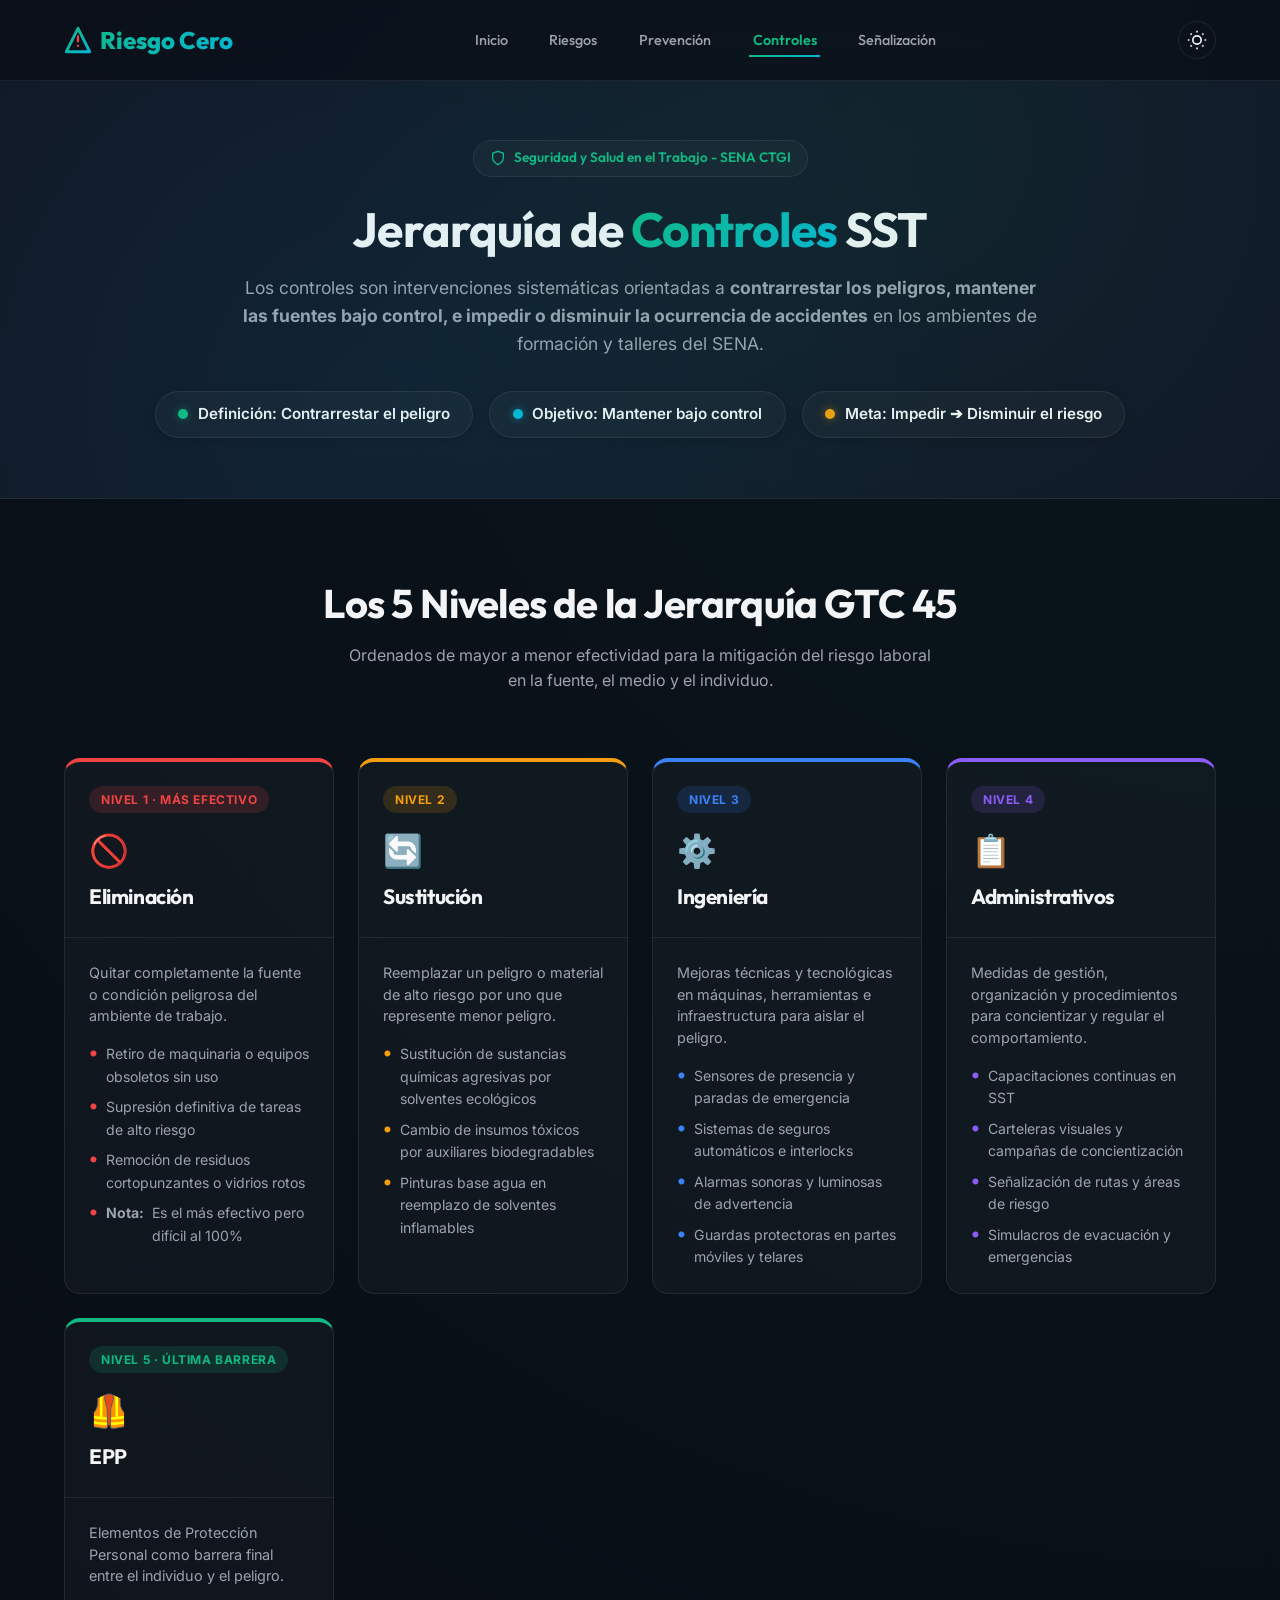
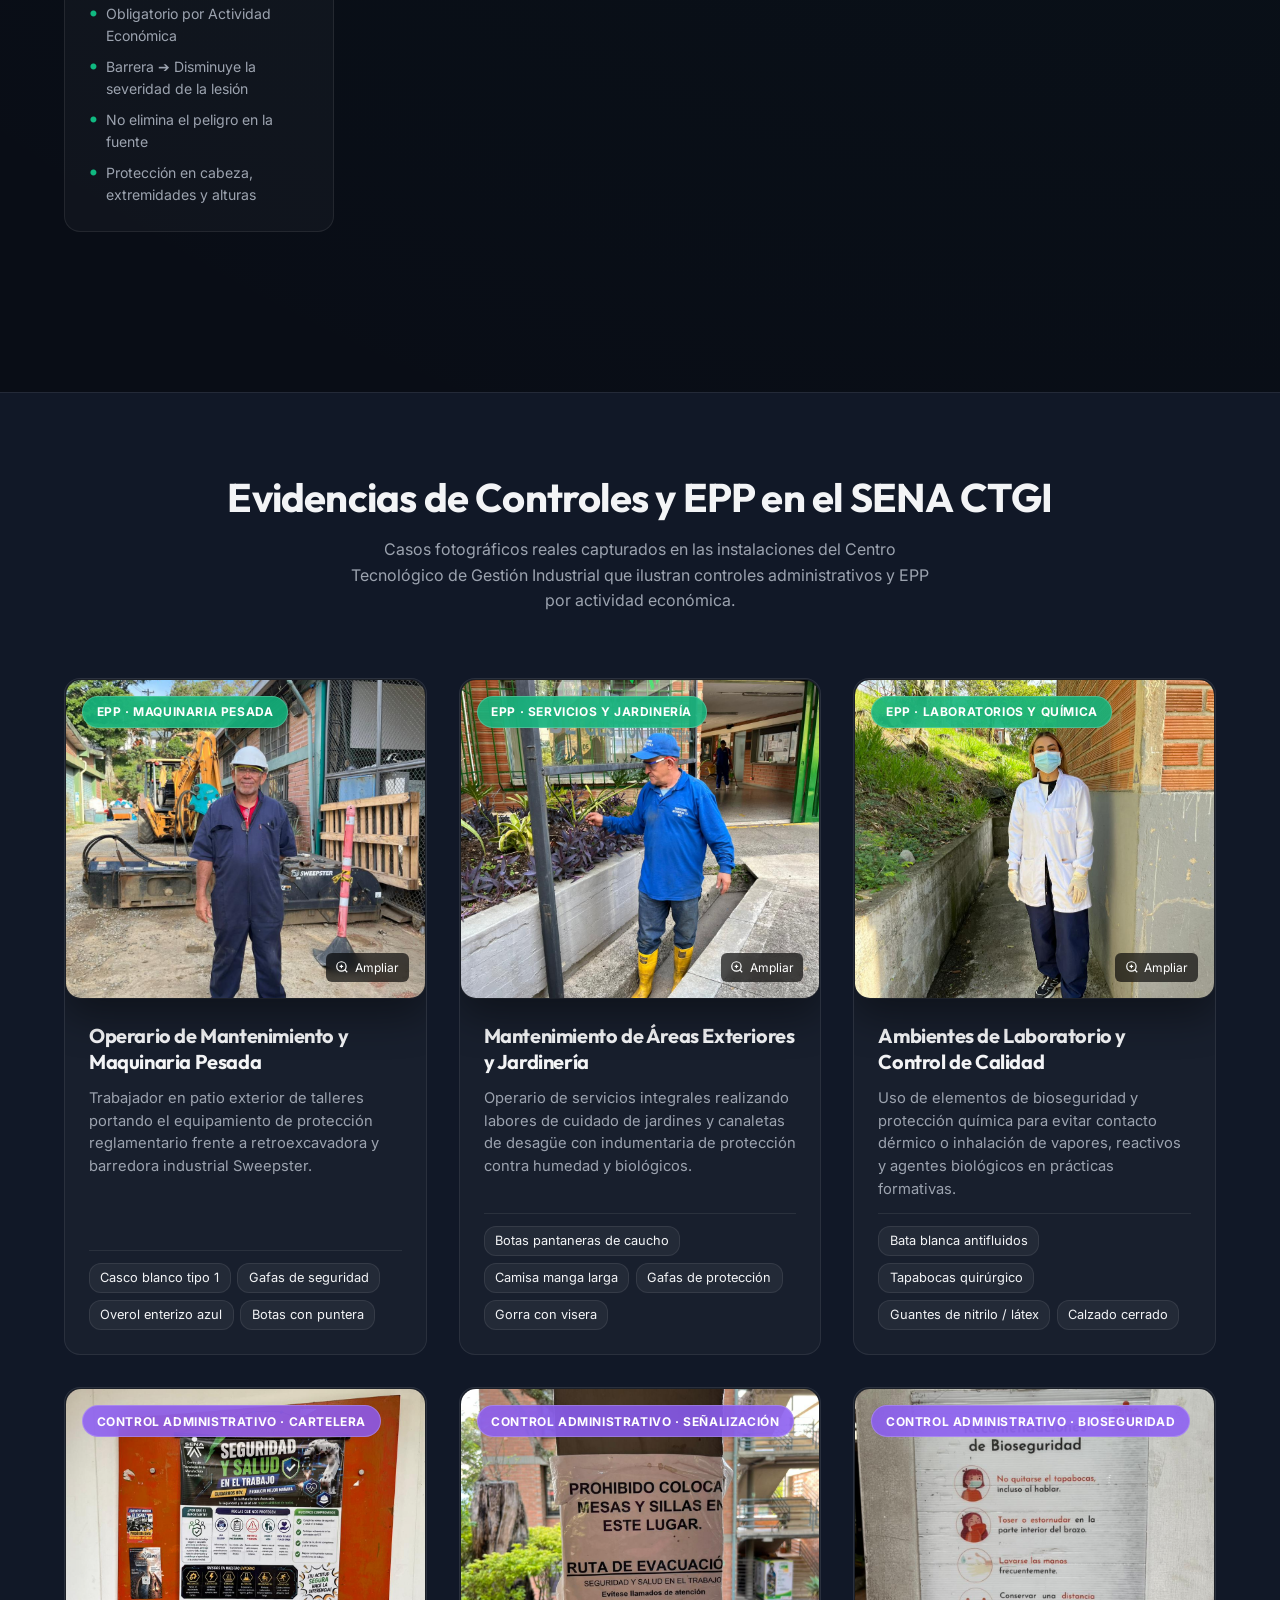
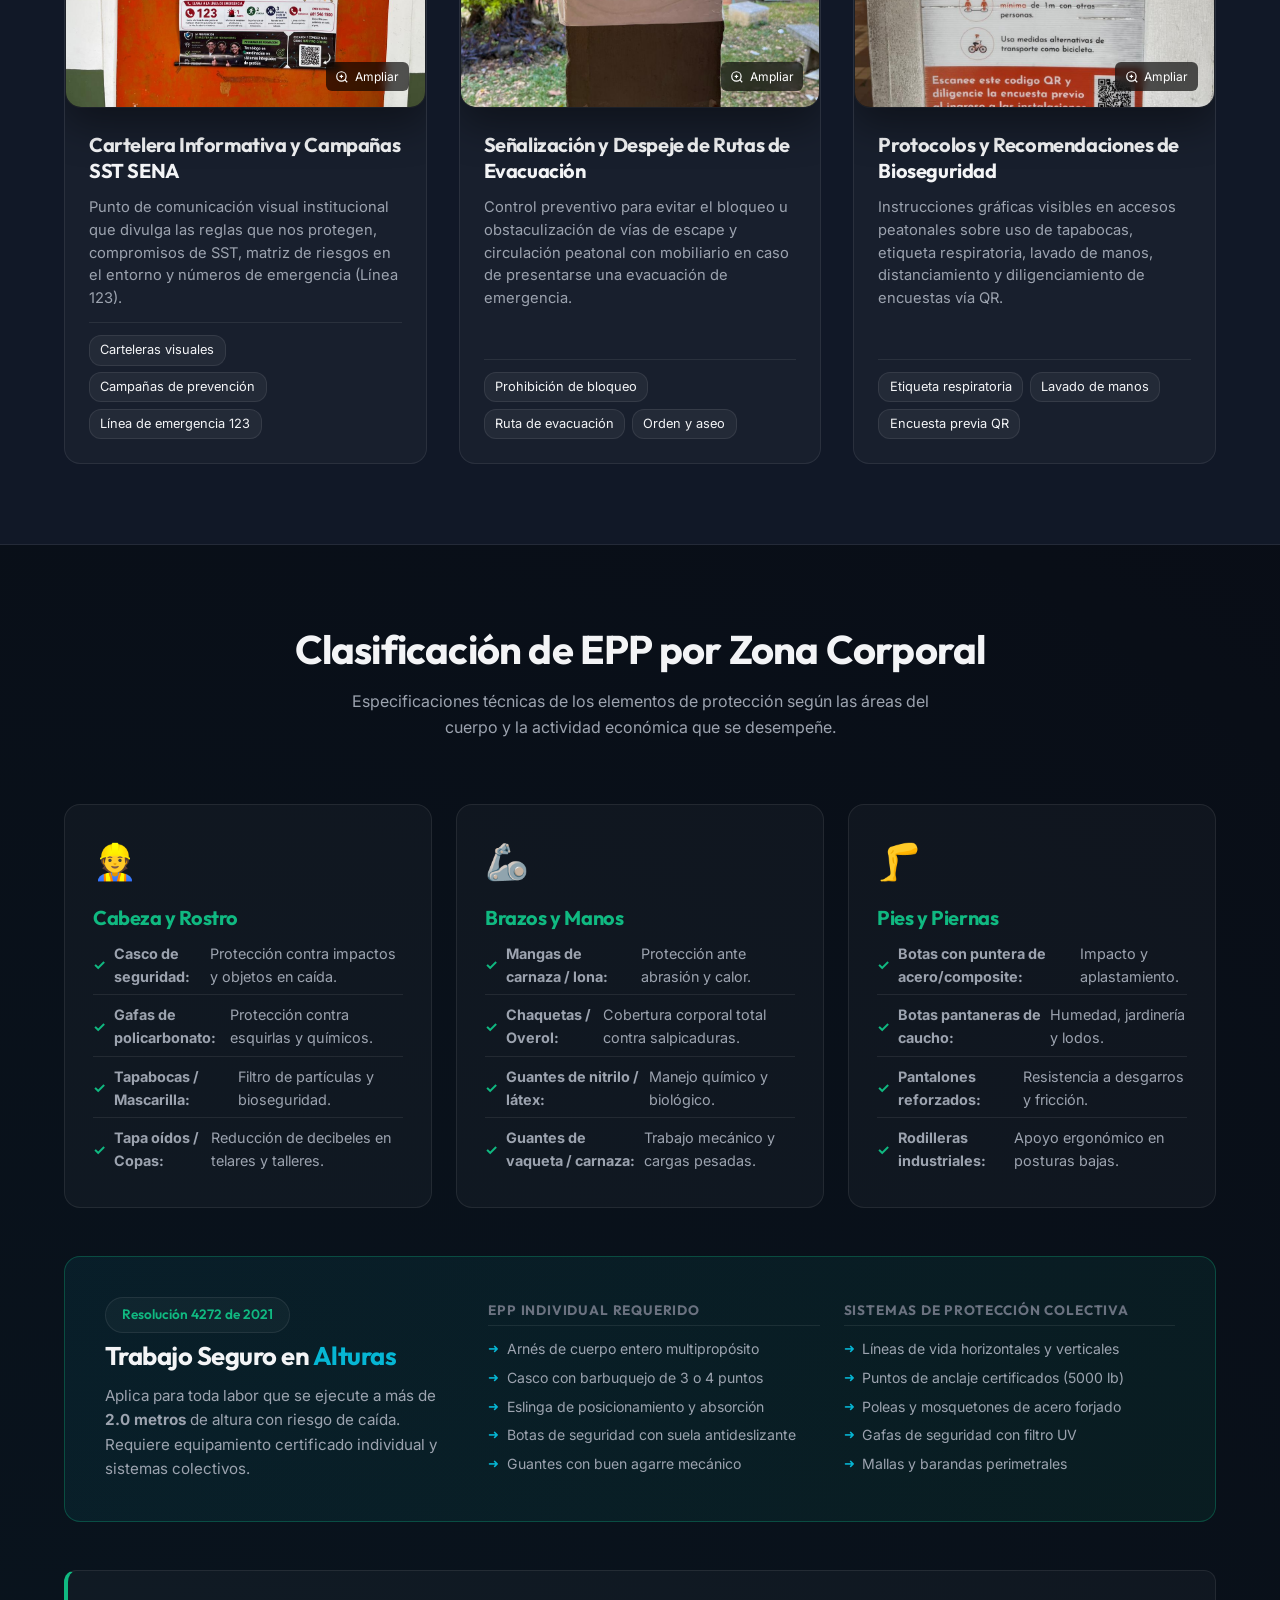
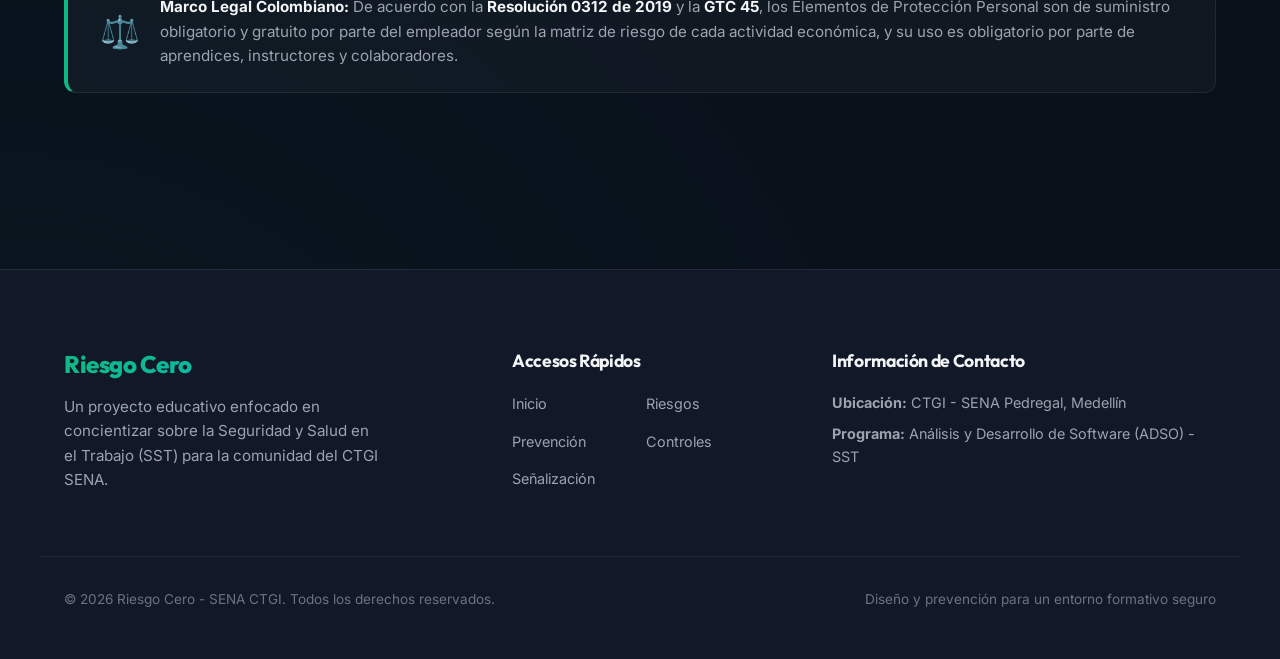
==== commit 2be2b97b: "Crear página independiente de Controles SST con galería de imágenes reales de img_new y sincronizar " ====
--- a/controles.html
+++ b/controles.html
@@ -1,181 +1,971 @@
-﻿<!DOCTYPE html>
+<!DOCTYPE html>
 <html lang="es">
+
 <head>
     <meta charset="UTF-8">
     <meta name="viewport" content="width=device-width, initial-scale=1.0">
-    <title>Controles SST - Jerarquia de Controles | Riesgo Cero (CTGI)</title>
-    <meta name="description" content="Jerarquia de controles en SST para el CTGI: Eliminacion, Sustitucion, Ingenieria, Administrativos y EPP.">
+    <title>Jerarquía de Controles SST - Riesgo Cero (CTGI)</title>
+    <meta name="description"
+        content="Jerarquía de Controles y Elementos de Protección Personal (EPP) en el CTGI SENA: Eliminación, Sustitución, Ingeniería, Administrativos y EPP.">
+    <!-- Estilos Globales -->
     <link rel="stylesheet" href="css/style.css">
     <style>
-        .controles-banner { background-color: var(--bg-secondary); border-bottom: 1px solid var(--border-color); padding: 140px 0 60px 0; text-align: center; position: relative; overflow: hidden; }
-        .controles-banner::before { content: ''; position: absolute; inset: 0; background: radial-gradient(circle at 60% 40%, rgba(59,130,246,0.07), transparent 55%), radial-gradient(circle at 30% 70%, rgba(16,185,129,0.06), transparent 55%); pointer-events: none; }
-        .controles-banner h1 { font-size: 3rem; margin-bottom: 1rem; }
-        .controles-banner h1 span { background: linear-gradient(135deg, #3b82f6, #10b981); -webkit-background-clip: text; -webkit-text-fill-color: transparent; }
-        .controles-banner .banner-desc { color: var(--text-secondary); max-width: 760px; margin: 0 auto 2rem auto; font-size: 1.1rem; }
-        .def-pills { display: flex; gap: 1rem; justify-content: center; flex-wrap: wrap; margin-top: 1.5rem; }
-        .def-pill { display: inline-flex; align-items: center; gap: 0.5rem; background: var(--bg-card); border: 1px solid var(--border-color); border-radius: 30px; padding: 0.55rem 1.2rem; font-size: 0.9rem; font-weight: 600; color: var(--text-primary); }
-        .def-pill .dot { width: 9px; height: 9px; border-radius: 50%; flex-shrink: 0; }
-        .dot-green  { background: #10b981; box-shadow: 0 0 6px #10b981; }
-        .dot-blue   { background: #3b82f6; box-shadow: 0 0 6px #3b82f6; }
-        .dot-orange { background: #f59e0b; box-shadow: 0 0 6px #f59e0b; }
-        .controles-section { padding: 5rem 0; }
-        .controles-grid { display: grid; grid-template-columns: repeat(5, 1fr); gap: 1.25rem; margin-bottom: 5rem; }
-        @media (max-width: 1100px) { .controles-grid { grid-template-columns: repeat(3, 1fr); } }
-        @media (max-width: 700px)  { .controles-grid { grid-template-columns: 1fr 1fr; } }
-        @media (max-width: 480px)  { .controles-grid { grid-template-columns: 1fr; } }
-        .ctrl-card { background: var(--bg-card); border: 1px solid var(--border-color); border-radius: var(--border-radius); overflow: hidden; display: flex; flex-direction: column; transition: transform var(--transition-fast), box-shadow var(--transition-fast), border-color var(--transition-fast); }
-        .ctrl-card:hover { transform: translateY(-6px); box-shadow: var(--shadow-lg); }
-        .ctrl-header { padding: 1.5rem 1.5rem 1rem; border-bottom: 1px solid var(--border-color); }
-        .ctrl-level { display: inline-block; font-size: 0.68rem; font-weight: 700; letter-spacing: 0.08em; text-transform: uppercase; padding: 0.22rem 0.65rem; border-radius: 20px; margin-bottom: 0.8rem; }
-        .ctrl-icon { width: 52px; height: 52px; border-radius: 14px; display: flex; align-items: center; justify-content: center; font-size: 1.6rem; margin-bottom: 0.75rem; }
-        .ctrl-header h3 { font-size: 1.15rem; margin: 0; }
-        .ctrl-body { padding: 1.25rem 1.5rem 1.5rem; flex: 1; }
-        .ctrl-body p { color: var(--text-secondary); font-size: 0.88rem; line-height: 1.55; margin-bottom: 1rem; }
-        .ctrl-list { list-style: none; padding: 0; margin: 0; display: flex; flex-direction: column; gap: 0.4rem; }
-        .ctrl-list li { display: flex; align-items: flex-start; gap: 0.45rem; font-size: 0.87rem; color: var(--text-secondary); }
-        .ctrl-list li::before { content: "->"; font-weight: 700; flex-shrink: 0; margin-top: 0.05em; }
-        .lvl-1 .ctrl-header { border-top: 4px solid #ef4444; } .lvl-1 .ctrl-level { background: rgba(239,68,68,.15); color: #ef4444; } .lvl-1 .ctrl-icon { background: rgba(239,68,68,.12); } .lvl-1 .ctrl-list li::before { color: #ef4444; } .lvl-1:hover { border-color: #ef4444; }
-        .lvl-2 .ctrl-header { border-top: 4px solid #f59e0b; } .lvl-2 .ctrl-level { background: rgba(245,158,11,.15); color: #f59e0b; } .lvl-2 .ctrl-icon { background: rgba(245,158,11,.12); } .lvl-2 .ctrl-list li::before { color: #f59e0b; } .lvl-2:hover { border-color: #f59e0b; }
-        .lvl-3 .ctrl-header { border-top: 4px solid #3b82f6; } .lvl-3 .ctrl-level { background: rgba(59,130,246,.15); color: #3b82f6; } .lvl-3 .ctrl-icon { background: rgba(59,130,246,.12); } .lvl-3 .ctrl-list li::before { color: #3b82f6; } .lvl-3:hover { border-color: #3b82f6; }
-        .lvl-4 .ctrl-header { border-top: 4px solid #8b5cf6; } .lvl-4 .ctrl-level { background: rgba(139,92,246,.15); color: #8b5cf6; } .lvl-4 .ctrl-icon { background: rgba(139,92,246,.12); } .lvl-4 .ctrl-list li::before { color: #8b5cf6; } .lvl-4:hover { border-color: #8b5cf6; }
-        .lvl-5 .ctrl-header { border-top: 4px solid #10b981; } .lvl-5 .ctrl-level { background: rgba(16,185,129,.15); color: #10b981; } .lvl-5 .ctrl-icon { background: rgba(16,185,129,.12); } .lvl-5 .ctrl-list li::before { color: #10b981; } .lvl-5:hover { border-color: #10b981; }
-        .epp-section { padding: 5rem 0; background: var(--bg-secondary); }
-        .epp-split { display: grid; grid-template-columns: 1fr 1fr; gap: 4rem; align-items: center; margin-bottom: 4rem; }
-        @media (max-width: 900px) { .epp-split { grid-template-columns: 1fr; } }
-        .epp-photo { border-radius: var(--border-radius); overflow: hidden; border: 1px solid var(--border-color); position: relative; }
-        .epp-photo img { width: 100%; height: 480px; object-fit: cover; object-position: top; display: block; }
-        .epp-photo-overlay { position: absolute; bottom: 0; left: 0; right: 0; background: linear-gradient(transparent, rgba(9,13,22,0.88)); padding: 2rem 1.5rem 1.5rem; }
-        .epp-photo-overlay p { color: #f3f4f6; font-size: 0.9rem; font-style: italic; }
-        .epp-callouts { display: flex; flex-direction: column; gap: 1rem; }
-        .epp-callout-item { display: flex; gap: 1rem; align-items: flex-start; background: var(--bg-card); border: 1px solid var(--border-color); border-radius: 12px; padding: 1rem 1.2rem; transition: border-color var(--transition-fast), transform var(--transition-fast); }
-        .epp-callout-item:hover { border-color: #10b981; transform: translateX(4px); }
-        .callout-icon { font-size: 1.6rem; flex-shrink: 0; }
-        .callout-text h4 { font-size: 0.95rem; color: #10b981; margin-bottom: 0.25rem; }
-        .callout-text ul { list-style: none; padding: 0; margin: 0; }
-        .callout-text ul li { font-size: 0.85rem; color: var(--text-secondary); padding: 0.1rem 0; }
-        .alturas-card { background: linear-gradient(135deg, rgba(59,130,246,0.08), rgba(16,185,129,0.08)); border: 1px solid rgba(59,130,246,0.25); border-radius: var(--border-radius); padding: 2.5rem; }
-        .alturas-header { display: flex; align-items: center; gap: 1rem; margin-bottom: 2rem; }
-        .alturas-header .icon { font-size: 2.2rem; }
-        .alturas-header h3 { font-size: 1.4rem; margin: 0; }
-        .alturas-header h3 span { background: linear-gradient(135deg, #3b82f6, #10b981); -webkit-background-clip: text; -webkit-text-fill-color: transparent; }
-        .alturas-grid { display: grid; grid-template-columns: 1fr 1fr; gap: 2rem; }
-        @media (max-width: 600px) { .alturas-grid { grid-template-columns: 1fr; } }
-        .alturas-col h5 { font-size: 0.78rem; text-transform: uppercase; letter-spacing: 0.07em; color: var(--text-muted); margin-bottom: 0.75rem; padding-bottom: 0.4rem; border-bottom: 1px solid var(--border-color); }
-        .alturas-col ul { list-style: none; padding: 0; margin: 0; }
-        .alturas-col ul li { display: flex; align-items: center; gap: 0.5rem; font-size: 0.9rem; color: var(--text-secondary); padding: 0.3rem 0; border-bottom: 1px solid var(--border-color); }
-        .alturas-col ul li:last-child { border-bottom: none; }
-        .alturas-col ul li::before { content: "v"; color: #3b82f6; font-weight: 700; }
-        .norm-note { margin-top: 1rem; background: rgba(16,185,129,0.06); border: 1px solid rgba(16,185,129,0.2); border-left: 4px solid #10b981; border-radius: 12px; padding: 1.2rem 1.5rem; display: flex; gap: 1rem; align-items: flex-start; }
-        .norm-note .note-icon { font-size: 1.4rem; flex-shrink: 0; }
-        .norm-note p { color: var(--text-secondary); font-size: 0.9rem; line-height: 1.6; }
-        .norm-note strong { color: var(--text-primary); }
+        /* Estilos específicos para Controles SST */
+        .controles-banner {
+            background-color: var(--bg-secondary);
+            border-bottom: 1px solid var(--border-color);
+            padding: 140px 0 60px 0;
+            text-align: center;
+            position: relative;
+            overflow: hidden;
+        }
+
+        .controles-banner::before {
+            content: '';
+            position: absolute;
+            inset: 0;
+            background: radial-gradient(circle at 70% 30%, rgba(16, 185, 129, 0.08), transparent 60%),
+                        radial-gradient(circle at 30% 80%, rgba(6, 182, 212, 0.08), transparent 60%);
+            pointer-events: none;
+        }
+
+        .controles-banner h1 {
+            font-size: 3rem;
+            margin-bottom: 1rem;
+        }
+
+        .controles-banner h1 span {
+            background: var(--gradient-primary);
+            -webkit-background-clip: text;
+            -webkit-text-fill-color: transparent;
+        }
+
+        .controles-banner p {
+            color: var(--text-secondary);
+            max-width: 800px;
+            margin: 0 auto 1.5rem auto;
+            font-size: 1.1rem;
+            line-height: 1.6;
+        }
+
+        /* Banner de Objetivos y Definición */
+        .def-pill-container {
+            display: flex;
+            justify-content: center;
+            gap: 1rem;
+            flex-wrap: wrap;
+            margin-top: 2rem;
+        }
+
+        .def-pill {
+            background: var(--bg-card);
+            border: 1px solid var(--border-color);
+            padding: 0.65rem 1.4rem;
+            border-radius: 30px;
+            font-size: 0.95rem;
+            font-weight: 600;
+            color: var(--text-primary);
+            display: inline-flex;
+            align-items: center;
+            gap: 0.6rem;
+            box-shadow: var(--shadow-sm);
+        }
+
+        .def-pill .dot {
+            width: 10px;
+            height: 10px;
+            border-radius: 50%;
+        }
+
+        .dot-green { background: #10b981; box-shadow: 0 0 8px rgba(16, 185, 129, 0.5); }
+        .dot-blue { background: #06b6d4; box-shadow: 0 0 8px rgba(6, 182, 212, 0.5); }
+        .dot-orange { background: #f59e0b; box-shadow: 0 0 8px rgba(245, 158, 11, 0.5); }
+
+        /* Grid de la Jerarquía de 5 Niveles */
+        .hierarchy-grid {
+            display: grid;
+            grid-template-columns: repeat(auto-fit, minmax(220px, 1fr));
+            gap: 1.5rem;
+            margin: 3rem 0 5rem 0;
+        }
+
+        .hierarchy-card {
+            background: var(--bg-card);
+            border: 1px solid var(--border-color);
+            border-radius: var(--border-radius);
+            overflow: hidden;
+            display: flex;
+            flex-direction: column;
+            transition: transform var(--transition-normal), border-color var(--transition-normal), box-shadow var(--transition-normal);
+            position: relative;
+        }
+
+        .hierarchy-card:hover {
+            transform: translateY(-6px);
+            box-shadow: var(--shadow-lg);
+        }
+
+        .hierarchy-header {
+            padding: 1.5rem;
+            border-bottom: 1px solid var(--border-color);
+            position: relative;
+        }
+
+        .hierarchy-badge {
+            display: inline-block;
+            font-size: 0.75rem;
+            font-weight: 700;
+            letter-spacing: 0.05em;
+            text-transform: uppercase;
+            padding: 0.25rem 0.75rem;
+            border-radius: 20px;
+            margin-bottom: 0.75rem;
+        }
+
+        .hierarchy-icon {
+            font-size: 2rem;
+            margin-bottom: 0.5rem;
+            display: block;
+        }
+
+        .hierarchy-header h3 {
+            font-size: 1.3rem;
+            margin-bottom: 0.25rem;
+        }
+
+        .hierarchy-body {
+            padding: 1.5rem;
+            flex: 1;
+            display: flex;
+            flex-direction: column;
+            gap: 1rem;
+        }
+
+        .hierarchy-desc {
+            color: var(--text-secondary);
+            font-size: 0.9rem;
+            line-height: 1.5;
+        }
+
+        .hierarchy-list {
+            list-style: none;
+            padding: 0;
+            margin: 0;
+            display: flex;
+            flex-direction: column;
+            gap: 0.5rem;
+        }
+
+        .hierarchy-list li {
+            font-size: 0.88rem;
+            color: var(--text-secondary);
+            display: flex;
+            align-items: flex-start;
+            gap: 0.5rem;
+        }
+
+        .hierarchy-list li::before {
+            content: '•';
+            font-weight: bold;
+            font-size: 1.2rem;
+            line-height: 1;
+        }
+
+        /* Colores por nivel */
+        .card-eliminacion { border-top: 4px solid #ef4444; }
+        .card-eliminacion .hierarchy-badge { background: rgba(239, 68, 68, 0.15); color: #ef4444; }
+        .card-eliminacion .hierarchy-list li::before { color: #ef4444; }
+        .card-eliminacion:hover { border-color: #ef4444; }
+
+        .card-sustitucion { border-top: 4px solid #f59e0b; }
+        .card-sustitucion .hierarchy-badge { background: rgba(245, 158, 11, 0.15); color: #f59e0b; }
+        .card-sustitucion .hierarchy-list li::before { color: #f59e0b; }
+        .card-sustitucion:hover { border-color: #f59e0b; }
+
+        .card-ingenieria { border-top: 4px solid #3b82f6; }
+        .card-ingenieria .hierarchy-badge { background: rgba(59, 130, 246, 0.15); color: #3b82f6; }
+        .card-ingenieria .hierarchy-list li::before { color: #3b82f6; }
+        .card-ingenieria:hover { border-color: #3b82f6; }
+
+        .card-administrativo { border-top: 4px solid #8b5cf6; }
+        .card-administrativo .hierarchy-badge { background: rgba(139, 92, 246, 0.15); color: #8b5cf6; }
+        .card-administrativo .hierarchy-list li::before { color: #8b5cf6; }
+        .card-administrativo:hover { border-color: #8b5cf6; }
+
+        .card-epp { border-top: 4px solid #10b981; }
+        .card-epp .hierarchy-badge { background: rgba(16, 185, 129, 0.15); color: #10b981; }
+        .card-epp .hierarchy-list li::before { color: #10b981; }
+        .card-epp:hover { border-color: #10b981; }
+
+        /* Galería de Evidencias y Casos Reales */
+        .evidence-section {
+            background: var(--bg-secondary);
+            border-top: 1px solid var(--border-color);
+            border-bottom: 1px solid var(--border-color);
+            padding: 5rem 0;
+        }
+
+        .gallery-grid {
+            display: grid;
+            grid-template-columns: repeat(auto-fit, minmax(320px, 1fr));
+            gap: 2rem;
+            margin-top: 3rem;
+        }
+
+        .evidence-card {
+            background: var(--bg-card);
+            border: 1px solid var(--border-color);
+            border-radius: var(--border-radius);
+            overflow: hidden;
+            display: flex;
+            flex-direction: column;
+            transition: transform var(--transition-normal), box-shadow var(--transition-normal), border-color var(--transition-normal);
+        }
+
+        .evidence-card:hover {
+            transform: translateY(-6px);
+            border-color: var(--border-hover);
+            box-shadow: var(--shadow-lg);
+        }
+
+        .evidence-img-wrap {
+            position: relative;
+            height: 320px;
+            overflow: hidden;
+            background: var(--bg-primary);
+            cursor: pointer;
+        }
+
+        .evidence-img-wrap img {
+            width: 100%;
+            height: 100%;
+            object-fit: cover;
+            object-position: center;
+            transition: transform var(--transition-normal);
+        }
+
+        .evidence-card:hover .evidence-img-wrap img {
+            transform: scale(1.05);
+        }
+
+        .evidence-tag {
+            position: absolute;
+            top: 1rem;
+            left: 1rem;
+            padding: 0.35rem 0.85rem;
+            border-radius: 20px;
+            font-size: 0.75rem;
+            font-weight: 700;
+            text-transform: uppercase;
+            letter-spacing: 0.05em;
+            backdrop-filter: var(--glass-blur);
+            z-index: 2;
+        }
+
+        .tag-admin {
+            background: rgba(139, 92, 246, 0.85);
+            color: #ffffff;
+            border: 1px solid rgba(255, 255, 255, 0.2);
+        }
+
+        .tag-epp {
+            background: rgba(16, 185, 129, 0.85);
+            color: #ffffff;
+            border: 1px solid rgba(255, 255, 255, 0.2);
+        }
+
+        .evidence-zoom-hint {
+            position: absolute;
+            bottom: 1rem;
+            right: 1rem;
+            background: rgba(0, 0, 0, 0.65);
+            color: #ffffff;
+            padding: 0.3rem 0.6rem;
+            border-radius: 6px;
+            font-size: 0.75rem;
+            display: flex;
+            align-items: center;
+            gap: 0.35rem;
+            backdrop-filter: blur(4px);
+        }
+
+        .evidence-content {
+            padding: 1.5rem;
+            display: flex;
+            flex-direction: column;
+            gap: 0.75rem;
+            flex: 1;
+        }
+
+        .evidence-content h3 {
+            font-size: 1.25rem;
+            line-height: 1.3;
+        }
+
+        .evidence-content p {
+            color: var(--text-secondary);
+            font-size: 0.92rem;
+            line-height: 1.55;
+        }
+
+        .evidence-items-badge-container {
+            display: flex;
+            flex-wrap: wrap;
+            gap: 0.4rem;
+            margin-top: auto;
+            padding-top: 0.75rem;
+            border-top: 1px solid var(--border-color);
+        }
+
+        .evidence-item-badge {
+            background: rgba(255, 255, 255, 0.05);
+            border: 1px solid var(--border-color);
+            padding: 0.25rem 0.65rem;
+            border-radius: 12px;
+            font-size: 0.8rem;
+            color: var(--text-primary);
+        }
+
+        /* Desglose de EPP por Zona Corporal y Alturas */
+        .epp-zones-section {
+            padding: 5rem 0;
+        }
+
+        .zones-grid {
+            display: grid;
+            grid-template-columns: repeat(auto-fit, minmax(260px, 1fr));
+            gap: 1.5rem;
+            margin-top: 3rem;
+        }
+
+        .zone-card {
+            background: var(--bg-card);
+            border: 1px solid var(--border-color);
+            border-radius: var(--border-radius);
+            padding: 1.75rem;
+            transition: transform var(--transition-fast), border-color var(--transition-fast);
+        }
+
+        .zone-card:hover {
+            transform: translateY(-4px);
+            border-color: var(--accent-emerald);
+        }
+
+        .zone-icon {
+            font-size: 2.2rem;
+            margin-bottom: 1rem;
+            display: inline-block;
+        }
+
+        .zone-card h3 {
+            font-size: 1.25rem;
+            color: var(--accent-emerald);
+            margin-bottom: 0.75rem;
+        }
+
+        .zone-list {
+            list-style: none;
+            padding: 0;
+            margin: 0;
+            display: flex;
+            flex-direction: column;
+            gap: 0.5rem;
+        }
+
+        .zone-list li {
+            font-size: 0.9rem;
+            color: var(--text-secondary);
+            padding-bottom: 0.4rem;
+            border-bottom: 1px solid var(--border-color);
+            display: flex;
+            align-items: center;
+            gap: 0.5rem;
+        }
+
+        .zone-list li:last-child {
+            border-bottom: none;
+        }
+
+        .zone-list li::before {
+            content: '✓';
+            color: var(--accent-emerald);
+            font-weight: bold;
+        }
+
+        /* Tarjeta Destacada de Alturas */
+        .alturas-banner-card {
+            background: linear-gradient(135deg, rgba(6, 182, 212, 0.08) 0%, rgba(16, 185, 129, 0.08) 100%);
+            border: 1px solid rgba(16, 185, 129, 0.3);
+            border-radius: var(--border-radius);
+            padding: 2.5rem;
+            margin-top: 3rem;
+            display: grid;
+            grid-template-columns: 1fr 2fr;
+            gap: 2.5rem;
+            align-items: center;
+        }
+
+        @media (max-width: 850px) {
+            .alturas-banner-card {
+                grid-template-columns: 1fr;
+            }
+        }
+
+        .alturas-info h3 {
+            font-size: 1.6rem;
+            margin-bottom: 0.75rem;
+        }
+
+        .alturas-info h3 span {
+            color: var(--accent-teal);
+        }
+
+        .alturas-info p {
+            color: var(--text-secondary);
+            font-size: 0.95rem;
+            line-height: 1.6;
+        }
+
+        .alturas-columns {
+            display: grid;
+            grid-template-columns: 1fr 1fr;
+            gap: 1.5rem;
+        }
+
+        @media (max-width: 550px) {
+            .alturas-columns {
+                grid-template-columns: 1fr;
+            }
+        }
+
+        .alturas-col h4 {
+            font-size: 0.85rem;
+            text-transform: uppercase;
+            letter-spacing: 0.06em;
+            color: var(--text-muted);
+            margin-bottom: 0.75rem;
+            padding-bottom: 0.4rem;
+            border-bottom: 1px solid var(--border-color);
+        }
+
+        .alturas-col ul {
+            list-style: none;
+            padding: 0;
+            margin: 0;
+            display: flex;
+            flex-direction: column;
+            gap: 0.4rem;
+        }
+
+        .alturas-col ul li {
+            font-size: 0.88rem;
+            color: var(--text-secondary);
+            display: flex;
+            align-items: center;
+            gap: 0.45rem;
+        }
+
+        .alturas-col ul li::before {
+            content: '➜';
+            color: var(--accent-teal);
+            font-size: 0.8rem;
+        }
+
+        /* Banner Normativo */
+        .norm-box {
+            background: var(--bg-card);
+            border: 1px solid var(--border-color);
+            border-left: 4px solid var(--accent-emerald);
+            border-radius: 12px;
+            padding: 1.5rem 2rem;
+            margin-top: 3rem;
+            display: flex;
+            gap: 1.25rem;
+            align-items: center;
+        }
+
+        .norm-box-icon {
+            font-size: 2rem;
+            flex-shrink: 0;
+        }
+
+        .norm-box p {
+            color: var(--text-secondary);
+            font-size: 0.95rem;
+            line-height: 1.6;
+            margin: 0;
+        }
+
+        .norm-box strong {
+            color: var(--text-primary);
+        }
     </style>
 </head>
+
 <body>
-    <div class="svg-gradient-def"><svg><defs><linearGradient id="emerald-cyan-grad" x1="0%" y1="0%" x2="100%" y2="100%"><stop offset="0%" stop-color="#10b981" /><stop offset="100%" stop-color="#06b6d4" /></linearGradient></defs></svg></div>
+
+    <!-- SVG Definitions for Gradients -->
+    <div class="svg-gradient-def">
+        <svg>
+            <defs>
+                <linearGradient id="emerald-cyan-grad" x1="0%" y1="0%" x2="100%" y2="100%">
+                    <stop offset="0%" stop-color="#10b981" />
+                    <stop offset="100%" stop-color="#06b6d4" />
+                </linearGradient>
+            </defs>
+        </svg>
+    </div>
+
+    <!-- HEADER & NAVBAR -->
     <header class="header">
         <div class="navbar">
             <a href="index.html" class="logo" id="logo-brand">
-                <svg viewBox="0 0 24 24"><path d="M12 2L2 22h20L12 2z" stroke-linecap="round" stroke-linejoin="round" /><path d="M12 9v4M12 17h.01" stroke="#ef4444" stroke-width="2" stroke-linecap="round" /></svg>
+                <svg viewBox="0 0 24 24">
+                    <path d="M12 2L2 22h20L12 2z" stroke-linecap="round" stroke-linejoin="round" />
+                    <path d="M12 9v4M12 17h.01" stroke="#ef4444" stroke-width="2" stroke-linecap="round" />
+                </svg>
                 <span>Riesgo Cero</span>
             </a>
+
             <nav>
                 <ul class="nav-menu" id="nav-menu">
                     <li><a href="index.html" class="nav-link">Inicio</a></li>
                     <li><a href="riesgos.html" class="nav-link">Riesgos</a></li>
-                    <li><a href="prevencion.html" class="nav-link">Prevencion</a></li>
+                    <li><a href="prevencion.html" class="nav-link">Prevención</a></li>
                     <li><a href="controles.html" class="nav-link active">Controles</a></li>
-                    <li><a href="senalizacion.html" class="nav-link">Senalizacion</a></li>
+                    <li><a href="senalizacion.html" class="nav-link">Señalización</a></li>
                 </ul>
             </nav>
+
             <div class="nav-actions">
                 <button class="theme-toggle-btn" id="theme-toggle" aria-label="Cambiar Tema">
-                    <svg class="sun-icon" viewBox="0 0 24 24"><circle cx="12" cy="12" r="5" /><path d="M12 1v2M12 21v2M4.22 4.22l1.42 1.42M18.36 18.36l1.42 1.42M1 12h2M21 12h2M4.22 19.78l1.42-1.42M18.36 5.64l1.42-1.42" /></svg>
-                    <svg class="moon-icon" viewBox="0 0 24 24"><path d="M21 12.79A9 9 0 1 1 11.21 3 7 7 0 0 0 21 12.79z" /></svg>
+                    <svg class="sun-icon" viewBox="0 0 24 24">
+                        <circle cx="12" cy="12" r="5" />
+                        <path
+                            d="M12 1v2M12 21v2M4.22 4.22l1.42 1.42M18.36 18.36l1.42 1.42M1 12h2M21 12h2M4.22 19.78l1.42-1.42M18.36 5.64l1.42-1.42" />
+                    </svg>
+                    <svg class="moon-icon" viewBox="0 0 24 24">
+                        <path d="M21 12.79A9 9 0 1 1 11.21 3 7 7 0 0 0 21 12.79z" />
+                    </svg>
                 </button>
-                <button class="menu-toggle" id="menu-toggle" aria-label="Abrir Menu"><svg viewBox="0 0 24 24"><path d="M4 6h16M4 12h16M4 18h16" stroke-linecap="round" /></svg></button>
+                <button class="menu-toggle" id="menu-toggle" aria-label="Abrir Menú">
+                    <svg viewBox="0 0 24 24">
+                        <path d="M4 6h16M4 12h16M4 18h16" stroke-linecap="round" />
+                    </svg>
+                </button>
             </div>
         </div>
     </header>
+
     <main>
+
+        <!-- BANNER DE INTRODUCCIÓN -->
         <section class="controles-banner">
             <div class="container">
-                <div class="hero-badge"><svg width="16" height="16" viewBox="0 0 24 24" fill="none" stroke="currentColor" stroke-width="2"><path d="M12 22s8-4 8-10V5l-8-3-8 3v7c0 6 8 10 8 10z" /></svg> Seguridad y Salud en el Trabajo - SENA CTGI</div>
-                <h1>Jerarquia de <span>Controles</span> SST</h1>
-                <p class="banner-desc">Los controles son medidas para <strong>contrarrestar, reducir o eliminar</strong> los peligros en el lugar de trabajo. Se organizan de mayor a menor efectividad segun la GTC 45.</p>
-                <div class="def-pills">
-                    <div class="def-pill"><span class="dot dot-green"></span>Definicion: Contrarrestar el peligro</div>
-                    <div class="def-pill"><span class="dot dot-blue"></span>Objetivo: Bajo control</div>
-                    <div class="def-pill"><span class="dot dot-orange"></span>Meta: Impedir - Disminuir el riesgo</div>
+                <div class="hero-badge">
+                    <svg width="16" height="16" viewBox="0 0 24 24" fill="none" stroke="currentColor" stroke-width="2">
+                        <path d="M12 22s8-4 8-10V5l-8-3-8 3v7c0 6 8 10 8 10z" />
+                    </svg>
+                    Seguridad y Salud en el Trabajo - SENA CTGI
+                </div>
+                <h1>Jerarquía de <span>Controles</span> SST</h1>
+                <p>Los controles son intervenciones sistemáticas orientadas a <strong>contrarrestar los peligros, mantener las fuentes bajo control, e impedir o disminuir la ocurrencia de accidentes</strong> en los ambientes de formación y talleres del SENA.</p>
+
+                <div class="def-pill-container">
+                    <div class="def-pill">
+                        <span class="dot dot-green"></span>
+                        Definición: Contrarrestar el peligro
+                    </div>
+                    <div class="def-pill">
+                        <span class="dot dot-blue"></span>
+                        Objetivo: Mantener bajo control
+                    </div>
+                    <div class="def-pill">
+                        <span class="dot dot-orange"></span>
+                        Meta: Impedir ➔ Disminuir el riesgo
+                    </div>
                 </div>
             </div>
         </section>
-        <section class="controles-section">
+
+        <!-- SECCIÓN 1: JERARQUÍA DE 5 NIVELES -->
+        <section class="section">
             <div class="container">
                 <div class="section-header">
-                    <h2>Los 5 Niveles de <span>Control</span></h2>
-                    <p>Desde la eliminacion total del peligro hasta la proteccion personal, cada nivel tiene un proposito especifico dentro del CTGI.</p>
+                    <h2>Los 5 Niveles de la <span>Jerarquía GTC 45</span></h2>
+                    <p>Ordenados de mayor a menor efectividad para la mitigación del riesgo laboral en la fuente, el medio y el individuo.</p>
                 </div>
-                <div class="controles-grid">
-                    <div class="ctrl-card lvl-1">
-                        <div class="ctrl-header"><span class="ctrl-level">Nivel 1 - Mayor eficacia</span><div class="ctrl-icon">&#128683;</div><h3>Eliminacion</h3></div>
-                        <div class="ctrl-body"><p>Quitar completamente el peligro del ambiente. El mas efectivo pero el mas dificil de aplicar al 100%.</p><ul class="ctrl-list"><li>Retirar maquinaria sin uso</li><li>Suprimir tareas peligrosas</li><li>Dificil de lograr al 100%</li></ul></div>
-                    </div>
-                    <div class="ctrl-card lvl-2">
-                        <div class="ctrl-header"><span class="ctrl-level">Nivel 2</span><div class="ctrl-icon">&#128260;</div><h3>Sustitucion</h3></div>
-                        <div class="ctrl-body"><p>Reemplazar el peligro por un elemento de menor riesgo cuando la eliminacion no es posible.</p><ul class="ctrl-list"><li>Quimicos por quimicos menor peligro</li><li>Auxiliares menos toxicos</li><li>Materiales mas seguros</li></ul></div>
-                    </div>
-                    <div class="ctrl-card lvl-3">
-                        <div class="ctrl-header"><span class="ctrl-level">Nivel 3</span><div class="ctrl-icon">&#9881;&#65039;</div><h3>Ingenieria</h3></div>
-                        <div class="ctrl-body"><p>Mejoras tecnologicas en maquinas y herramientas para reducir la exposicion al riesgo en la fuente.</p><ul class="ctrl-list"><li>Sensores de seguridad</li><li>Sistemas de seguro automatico</li><li>Alarmas de advertencia</li><li>Guardas protectoras</li></ul></div>
-                    </div>
-                    <div class="ctrl-card lvl-4">
-                        <div class="ctrl-header"><span class="ctrl-level">Nivel 4</span><div class="ctrl-icon">&#128203;</div><h3>Administrativos</h3></div>
-                        <div class="ctrl-body"><p>Medidas organizacionales para cambiar la forma en que las personas trabajan y se exponen al peligro.</p><ul class="ctrl-list"><li>Capacitaciones periodicas</li><li>Carteleras visuales</li><li>Senalizacion de areas</li><li>Simulacros de emergencia</li><li>Campanas de concientizacion</li></ul></div>
-                    </div>
-                    <div class="ctrl-card lvl-5">
-                        <div class="ctrl-header"><span class="ctrl-level">Nivel 5 - Ultima barrera</span><div class="ctrl-icon">&#129562;</div><h3>EPP</h3></div>
-                        <div class="ctrl-body"><p>Elementos de Proteccion Personal. Barrera final. <strong>Disminuyen</strong> el impacto pero no eliminan el peligro.</p><ul class="ctrl-list"><li>Obligatorio por actividad economica</li><li>Barrera - disminuir un riesgo</li><li>Complemento de todos los controles</li></ul></div>
-                    </div>
+
+                <div class="hierarchy-grid">
+
+                    <!-- NIVEL 1: ELIMINACIÓN -->
+                    <div class="hierarchy-card card-eliminacion">
+                        <div class="hierarchy-header">
+                            <span class="hierarchy-badge">Nivel 1 · Más Efectivo</span>
+                            <span class="hierarchy-icon">🚫</span>
+                            <h3>Eliminación</h3>
+                        </div>
+                        <div class="hierarchy-body">
+                            <p class="hierarchy-desc">Quitar completamente la fuente o condición peligrosa del ambiente de trabajo.</p>
+                            <ul class="hierarchy-list">
+                                <li>Retiro de maquinaria o equipos obsoletos sin uso</li>
+                                <li>Supresión definitiva de tareas de alto riesgo</li>
+                                <li>Remoción de residuos cortopunzantes o vidrios rotos</li>
+                                <li><strong>Nota:</strong> Es el más efectivo pero difícil al 100%</li>
+                            </ul>
+                        </div>
+                    </div>
+
+                    <!-- NIVEL 2: SUSTITUCIÓN -->
+                    <div class="hierarchy-card card-sustitucion">
+                        <div class="hierarchy-header">
+                            <span class="hierarchy-badge">Nivel 2</span>
+                            <span class="hierarchy-icon">🔄</span>
+                            <h3>Sustitución</h3>
+                        </div>
+                        <div class="hierarchy-body">
+                            <p class="hierarchy-desc">Reemplazar un peligro o material de alto riesgo por uno que represente menor peligro.</p>
+                            <ul class="hierarchy-list">
+                                <li>Sustitución de sustancias químicas agresivas por solventes ecológicos</li>
+                                <li>Cambio de insumos tóxicos por auxiliares biodegradables</li>
+                                <li>Pinturas base agua en reemplazo de solventes inflamables</li>
+                            </ul>
+                        </div>
+                    </div>
+
+                    <!-- NIVEL 3: INGENIERÍA -->
+                    <div class="hierarchy-card card-ingenieria">
+                        <div class="hierarchy-header">
+                            <span class="hierarchy-badge">Nivel 3</span>
+                            <span class="hierarchy-icon">⚙️</span>
+                            <h3>Ingeniería</h3>
+                        </div>
+                        <div class="hierarchy-body">
+                            <p class="hierarchy-desc">Mejoras técnicas y tecnológicas en máquinas, herramientas e infraestructura para aislar el peligro.</p>
+                            <ul class="hierarchy-list">
+                                <li>Sensores de presencia y paradas de emergencia</li>
+                                <li>Sistemas de seguros automáticos e interlocks</li>
+                                <li>Alarmas sonoras y luminosas de advertencia</li>
+                                <li>Guardas protectoras en partes móviles y telares</li>
+                            </ul>
+                        </div>
+                    </div>
+
+                    <!-- NIVEL 4: ADMINISTRATIVOS -->
+                    <div class="hierarchy-card card-administrativo">
+                        <div class="hierarchy-header">
+                            <span class="hierarchy-badge">Nivel 4</span>
+                            <span class="hierarchy-icon">📋</span>
+                            <h3>Administrativos</h3>
+                        </div>
+                        <div class="hierarchy-body">
+                            <p class="hierarchy-desc">Medidas de gestión, organización y procedimientos para concientizar y regular el comportamiento.</p>
+                            <ul class="hierarchy-list">
+                                <li>Capacitaciones continuas en SST</li>
+                                <li>Carteleras visuales y campañas de concientización</li>
+                                <li>Señalización de rutas y áreas de riesgo</li>
+                                <li>Simulacros de evacuación y emergencias</li>
+                            </ul>
+                        </div>
+                    </div>
+
+                    <!-- NIVEL 5: EPP -->
+                    <div class="hierarchy-card card-epp">
+                        <div class="hierarchy-header">
+                            <span class="hierarchy-badge">Nivel 5 · Última Barrera</span>
+                            <span class="hierarchy-icon">🦺</span>
+                            <h3>EPP</h3>
+                        </div>
+                        <div class="hierarchy-body">
+                            <p class="hierarchy-desc">Elementos de Protección Personal como barrera final entre el individuo y el peligro.</p>
+                            <ul class="hierarchy-list">
+                                <li>Obligatorio por Actividad Económica</li>
+                                <li>Barrera ➔ Disminuye la severidad de la lesión</li>
+                                <li>No elimina el peligro en la fuente</li>
+                                <li>Protección en cabeza, extremidades y alturas</li>
+                            </ul>
+                        </div>
+                    </div>
+
                 </div>
             </div>
         </section>
-        <section class="epp-section">
+
+        <!-- SECCIÓN 2: EVIDENCIAS REALES DEL CTGI (IMG_NEW) -->
+        <section class="evidence-section" id="evidencias">
             <div class="container">
                 <div class="section-header">
-                    <h2>EPP por <span>Zona Corporal</span></h2>
-                    <p>Cada parte del cuerpo requiere proteccion especifica segun la actividad economica y el riesgo presente.</p>
+                    <h2>Evidencias de Controles y EPP en el <span>SENA CTGI</span></h2>
+                    <p>Casos fotográficos reales capturados en las instalaciones del Centro Tecnológico de Gestión Industrial que ilustran controles administrativos y EPP por actividad económica.</p>
                 </div>
-                <div class="epp-split">
-                    <div class="epp-photo">
-                        <img src="img/biologico.jpeg" alt="Trabajador del CTGI con EPP completo: casco, gafas y overol de seguridad">
-                        <div class="epp-photo-overlay"><p>Trabajador con EPP: casco, gafas de seguridad y overol - CTGI SENA</p></div>
-                    </div>
-                    <div class="epp-callouts">
-                        <div class="epp-callout-item"><div class="callout-icon">&#128119;</div><div class="callout-text"><h4>Cabeza</h4><ul><li>Casco de seguridad</li><li>Gafas protectoras</li><li>Tapa bocas / Respirador</li><li>Tapa oidos / Protector auditivo</li></ul></div></div>
-                        <div class="epp-callout-item"><div class="callout-icon">&#129470;</div><div class="callout-text"><h4>Brazos y manos</h4><ul><li>Mangas largas protectoras</li><li>Chaquetas de seguridad / Overol</li><li>Guantes industriales</li></ul></div></div>
-                        <div class="epp-callout-item"><div class="callout-icon">&#129461;</div><div class="callout-text"><h4>Pies y piernas</h4><ul><li>Botas de seguridad con punta</li><li>Pantalones de proteccion</li><li>Rodilleras</li></ul></div></div>
-                        <div class="norm-note"><div class="note-icon">&#128204;</div><p>El EPP es <strong>obligatorio segun la Actividad Economica</strong> del empleador y debe ser suministrado sin costo para el trabajador. <strong>Resolucion 0312 de 2019 y GTC 45.</strong></p></div>
-                    </div>
-                </div>
-                <div class="alturas-card">
-                    <div class="alturas-header"><span class="icon">&#129399;</span><h3>Trabajo en <span>Alturas</span> - Proteccion Especial</h3></div>
-                    <div class="alturas-grid">
-                        <div class="alturas-col"><h5>EPP Requerido</h5><ul><li>Arnes de cuerpo entero</li><li>Casco con barbuquejo</li><li>Poleas y sistemas de descenso</li><li>Botas con puntera reforzada</li><li>Guantes antideslizantes</li></ul></div>
-                        <div class="alturas-col"><h5>Sistemas de proteccion colectiva</h5><ul><li>Lineas de vida horizontales</li><li>Lineas de vida verticales</li><li>Puntos de anclaje certificados</li><li>Gafas de proteccion UV</li></ul></div>
-                    </div>
+
+                <div class="gallery-grid">
+
+                    <!-- FOTO 1: EPP OPERARIO MAQUINARIA PESADA -->
+                    <div class="evidence-card">
+                        <div class="evidence-img-wrap interactive-image-container">
+                            <img src="img_new/image.png" alt="Operario de maquinaria pesada con EPP completo en el CTGI" loading="lazy">
+                            <span class="evidence-tag tag-epp">EPP · Maquinaria Pesada</span>
+                            <span class="evidence-zoom-hint">
+                                <svg width="14" height="14" viewBox="0 0 24 24" fill="none" stroke="currentColor" stroke-width="2"><circle cx="11" cy="11" r="8"/><line x1="21" y1="21" x2="16.65" y2="16.65"/><line x1="11" y1="8" x2="11" y2="14"/><line x1="8" y1="11" x2="14" y2="11"/></svg>
+                                Ampliar
+                            </span>
+                        </div>
+                        <div class="evidence-content">
+                            <h3>Operario de Mantenimiento y Maquinaria Pesada</h3>
+                            <p>Trabajador en patio exterior de talleres portando el equipamiento de protección reglamentario frente a retroexcavadora y barredora industrial Sweepster.</p>
+                            <div class="evidence-items-badge-container">
+                                <span class="evidence-item-badge">Casco blanco tipo 1</span>
+                                <span class="evidence-item-badge">Gafas de seguridad</span>
+                                <span class="evidence-item-badge">Overol enterizo azul</span>
+                                <span class="evidence-item-badge">Botas con puntera</span>
+                            </div>
+                        </div>
+                    </div>
+
+                    <!-- FOTO 2: EPP SERVICIOS GENERALES Y JARDINERÍA -->
+                    <div class="evidence-card">
+                        <div class="evidence-img-wrap interactive-image-container">
+                            <img src="img_new/image copy 2.png" alt="Trabajador de servicios generales e infraestructura exterior en jardineras" loading="lazy">
+                            <span class="evidence-tag tag-epp">EPP · Servicios y Jardinería</span>
+                            <span class="evidence-zoom-hint">
+                                <svg width="14" height="14" viewBox="0 0 24 24" fill="none" stroke="currentColor" stroke-width="2"><circle cx="11" cy="11" r="8"/><line x1="21" y1="21" x2="16.65" y2="16.65"/><line x1="11" y1="8" x2="11" y2="14"/><line x1="8" y1="11" x2="14" y2="11"/></svg>
+                                Ampliar
+                            </span>
+                        </div>
+                        <div class="evidence-content">
+                            <h3>Mantenimiento de Áreas Exteriores y Jardinería</h3>
+                            <p>Operario de servicios integrales realizando labores de cuidado de jardines y canaletas de desagüe con indumentaria de protección contra humedad y biológicos.</p>
+                            <div class="evidence-items-badge-container">
+                                <span class="evidence-item-badge">Botas pantaneras de caucho</span>
+                                <span class="evidence-item-badge">Camisa manga larga</span>
+                                <span class="evidence-item-badge">Gafas de protección</span>
+                                <span class="evidence-item-badge">Gorra con visera</span>
+                            </div>
+                        </div>
+                    </div>
+
+                    <!-- FOTO 3: EPP LABORATORIO Y RIESGO BIOLÓGICO/QUÍMICO -->
+                    <div class="evidence-card">
+                        <div class="evidence-img-wrap interactive-image-container">
+                            <img src="img_new/image copy 3.png" alt="Aprendiz con EPP de laboratorio, bata, tapabocas y guantes" loading="lazy">
+                            <span class="evidence-tag tag-epp">EPP · Laboratorios y Química</span>
+                            <span class="evidence-zoom-hint">
+                                <svg width="14" height="14" viewBox="0 0 24 24" fill="none" stroke="currentColor" stroke-width="2"><circle cx="11" cy="11" r="8"/><line x1="21" y1="21" x2="16.65" y2="16.65"/><line x1="11" y1="8" x2="11" y2="14"/><line x1="8" y1="11" x2="14" y2="11"/></svg>
+                                Ampliar
+                            </span>
+                        </div>
+                        <div class="evidence-content">
+                            <h3>Ambientes de Laboratorio y Control de Calidad</h3>
+                            <p>Uso de elementos de bioseguridad y protección química para evitar contacto dérmico o inhalación de vapores, reactivos y agentes biológicos en prácticas formativas.</p>
+                            <div class="evidence-items-badge-container">
+                                <span class="evidence-item-badge">Bata blanca antifluidos</span>
+                                <span class="evidence-item-badge">Tapabocas quirúrgico</span>
+                                <span class="evidence-item-badge">Guantes de nitrilo / látex</span>
+                                <span class="evidence-item-badge">Calzado cerrado</span>
+                            </div>
+                        </div>
+                    </div>
+
+                    <!-- FOTO 4: CONTROL ADMINISTRATIVO - CARTELERA INSTITUCIONAL SST -->
+                    <div class="evidence-card">
+                        <div class="evidence-img-wrap interactive-image-container">
+                            <img src="img_new/image copy 6.png" alt="Cartelera institucional de Seguridad y Salud en el Trabajo SENA" loading="lazy">
+                            <span class="evidence-tag tag-admin">Control Administrativo · Cartelera</span>
+                            <span class="evidence-zoom-hint">
+                                <svg width="14" height="14" viewBox="0 0 24 24" fill="none" stroke="currentColor" stroke-width="2"><circle cx="11" cy="11" r="8"/><line x1="21" y1="21" x2="16.65" y2="16.65"/><line x1="11" y1="8" x2="11" y2="14"/><line x1="8" y1="11" x2="14" y2="11"/></svg>
+                                Ampliar
+                            </span>
+                        </div>
+                        <div class="evidence-content">
+                            <h3>Cartelera Informativa y Campañas SST SENA</h3>
+                            <p>Punto de comunicación visual institucional que divulga las reglas que nos protegen, compromisos de SST, matriz de riesgos en el entorno y números de emergencia (Línea 123).</p>
+                            <div class="evidence-items-badge-container">
+                                <span class="evidence-item-badge">Carteleras visuales</span>
+                                <span class="evidence-item-badge">Campañas de prevención</span>
+                                <span class="evidence-item-badge">Línea de emergencia 123</span>
+                            </div>
+                        </div>
+                    </div>
+
+                    <!-- FOTO 5: CONTROL ADMINISTRATIVO - SEÑALIZACIÓN RUTA EVACUACIÓN -->
+                    <div class="evidence-card">
+                        <div class="evidence-img-wrap interactive-image-container">
+                            <img src="img_new/image copy 5.png" alt="Aviso preventivo de despeje de rutas de evacuación" loading="lazy">
+                            <span class="evidence-tag tag-admin">Control Administrativo · Señalización</span>
+                            <span class="evidence-zoom-hint">
+                                <svg width="14" height="14" viewBox="0 0 24 24" fill="none" stroke="currentColor" stroke-width="2"><circle cx="11" cy="11" r="8"/><line x1="21" y1="21" x2="16.65" y2="16.65"/><line x1="11" y1="8" x2="11" y2="14"/><line x1="8" y1="11" x2="14" y2="11"/></svg>
+                                Ampliar
+                            </span>
+                        </div>
+                        <div class="evidence-content">
+                            <h3>Señalización y Despeje de Rutas de Evacuación</h3>
+                            <p>Control preventivo para evitar el bloqueo u obstaculización de vías de escape y circulación peatonal con mobiliario en caso de presentarse una evacuación de emergencia.</p>
+                            <div class="evidence-items-badge-container">
+                                <span class="evidence-item-badge">Prohibición de bloqueo</span>
+                                <span class="evidence-item-badge">Ruta de evacuación</span>
+                                <span class="evidence-item-badge">Orden y aseo</span>
+                            </div>
+                        </div>
+                    </div>
+
+                    <!-- FOTO 6: CONTROL ADMINISTRATIVO - BIOSEGURIDAD -->
+                    <div class="evidence-card">
+                        <div class="evidence-img-wrap interactive-image-container">
+                            <img src="img_new/image copy 7.png" alt="Cartel de recomendaciones de Bioseguridad y código QR SENA" loading="lazy">
+                            <span class="evidence-tag tag-admin">Control Administrativo · Bioseguridad</span>
+                            <span class="evidence-zoom-hint">
+                                <svg width="14" height="14" viewBox="0 0 24 24" fill="none" stroke="currentColor" stroke-width="2"><circle cx="11" cy="11" r="8"/><line x1="21" y1="21" x2="16.65" y2="16.65"/><line x1="11" y1="8" x2="11" y2="14"/><line x1="8" y1="11" x2="14" y2="11"/></svg>
+                                Ampliar
+                            </span>
+                        </div>
+                        <div class="evidence-content">
+                            <h3>Protocolos y Recomendaciones de Bioseguridad</h3>
+                            <p>Instrucciones gráficas visibles en accesos peatonales sobre uso de tapabocas, etiqueta respiratoria, lavado de manos, distanciamiento y diligenciamiento de encuestas vía QR.</p>
+                            <div class="evidence-items-badge-container">
+                                <span class="evidence-item-badge">Etiqueta respiratoria</span>
+                                <span class="evidence-item-badge">Lavado de manos</span>
+                                <span class="evidence-item-badge">Encuesta previa QR</span>
+                            </div>
+                        </div>
+                    </div>
+
                 </div>
             </div>
         </section>
+
+        <!-- SECCIÓN 3: EPP POR ZONA CORPORAL Y ALTURAS -->
+        <section class="epp-zones-section">
+            <div class="container">
+                <div class="section-header">
+                    <h2>Clasificación de EPP por <span>Zona Corporal</span></h2>
+                    <p>Especificaciones técnicas de los elementos de protección según las áreas del cuerpo y la actividad económica que se desempeñe.</p>
+                </div>
+
+                <div class="zones-grid">
+
+                    <!-- CABEZA -->
+                    <div class="zone-card">
+                        <span class="zone-icon">👷</span>
+                        <h3>Cabeza y Rostro</h3>
+                        <ul class="zone-list">
+                            <li><strong>Casco de seguridad:</strong> Protección contra impactos y objetos en caída.</li>
+                            <li><strong>Gafas de policarbonato:</strong> Protección contra esquirlas y químicos.</li>
+                            <li><strong>Tapabocas / Mascarilla:</strong> Filtro de partículas y bioseguridad.</li>
+                            <li><strong>Tapa oídos / Copas:</strong> Reducción de decibeles en telares y talleres.</li>
+                        </ul>
+                    </div>
+
+                    <!-- BRAZOS Y MANOS -->
+                    <div class="zone-card">
+                        <span class="zone-icon">🦾</span>
+                        <h3>Brazos y Manos</h3>
+                        <ul class="zone-list">
+                            <li><strong>Mangas de carnaza / lona:</strong> Protección ante abrasión y calor.</li>
+                            <li><strong>Chaquetas / Overol:</strong> Cobertura corporal total contra salpicaduras.</li>
+                            <li><strong>Guantes de nitrilo / látex:</strong> Manejo químico y biológico.</li>
+                            <li><strong>Guantes de vaqueta / carnaza:</strong> Trabajo mecánico y cargas pesadas.</li>
+                        </ul>
+                    </div>
+
+                    <!-- PIES Y PIERNAS -->
+                    <div class="zone-card">
+                        <span class="zone-icon">🦵</span>
+                        <h3>Pies y Piernas</h3>
+                        <ul class="zone-list">
+                            <li><strong>Botas con puntera de acero/composite:</strong> Impacto y aplastamiento.</li>
+                            <li><strong>Botas pantaneras de caucho:</strong> Humedad, jardinería y lodos.</li>
+                            <li><strong>Pantalones reforzados:</strong> Resistencia a desgarros y fricción.</li>
+                            <li><strong>Rodilleras industriales:</strong> Apoyo ergonómico en posturas bajas.</li>
+                        </ul>
+                    </div>
+
+                </div>
+
+                <!-- TRABAJO EN ALTURAS -->
+                <div class="alturas-banner-card">
+                    <div class="alturas-info">
+                        <div class="hero-badge" style="margin-bottom: 0.5rem;">Resolución 4272 de 2021</div>
+                        <h3>Trabajo Seguro en <span>Alturas</span></h3>
+                        <p>Aplica para toda labor que se ejecute a más de <strong>2.0 metros</strong> de altura con riesgo de caída. Requiere equipamiento certificado individual y sistemas colectivos.</p>
+                    </div>
+
+                    <div class="alturas-columns">
+                        <div class="alturas-col">
+                            <h4>EPP Individual Requerido</h4>
+                            <ul>
+                                <li>Arnés de cuerpo entero multipropósito</li>
+                                <li>Casco con barbuquejo de 3 o 4 puntos</li>
+                                <li>Eslinga de posicionamiento y absorción</li>
+                                <li>Botas de seguridad con suela antideslizante</li>
+                                <li>Guantes con buen agarre mecánico</li>
+                            </ul>
+                        </div>
+                        <div class="alturas-col">
+                            <h4>Sistemas de Protección Colectiva</h4>
+                            <ul>
+                                <li>Líneas de vida horizontales y verticales</li>
+                                <li>Puntos de anclaje certificados (5000 lb)</li>
+                                <li>Poleas y mosquetones de acero forjado</li>
+                                <li>Gafas de seguridad con filtro UV</li>
+                                <li>Mallas y barandas perimetrales</li>
+                            </ul>
+                        </div>
+                    </div>
+                </div>
+
+                <!-- BANNER NORMATIVO -->
+                <div class="norm-box">
+                    <span class="norm-box-icon">⚖️</span>
+                    <p><strong>Marco Legal Colombiano:</strong> De acuerdo con la <strong>Resolución 0312 de 2019</strong> y la <strong>GTC 45</strong>, los Elementos de Protección Personal son de suministro obligatorio y gratuito por parte del empleador según la matriz de riesgo de cada actividad económica, y su uso es obligatorio por parte de aprendices, instructores y colaboradores.</p>
+                </div>
+
+            </div>
+        </section>
+
     </main>
+
+    <!-- FOOTER -->
     <footer class="footer">
         <div class="container footer-grid">
-            <div class="footer-brand"><h3>Riesgo Cero</h3><p>Proyecto educativo de SST para la comunidad del CTGI SENA.</p></div>
-            <div class="footer-links"><h4>Accesos Rapidos</h4><ul class="footer-links-list"><li><a href="index.html">Inicio</a></li><li><a href="riesgos.html">Riesgos</a></li><li><a href="prevencion.html">Prevencion</a></li><li><a href="controles.html">Controles</a></li><li><a href="senalizacion.html">Senalizacion</a></li></ul></div>
-            <div class="footer-contact"><h4>Informacion de Contacto</h4><p><strong>Ubicacion:</strong> CTGI - SENA Pedregal, Medellin</p><p><strong>Programa:</strong> Analisis y Desarrollo de Software (ADSO) - SST</p></div>
+            <div class="footer-brand">
+                <h3>Riesgo Cero</h3>
+                <p>Un proyecto educativo enfocado en concientizar sobre la Seguridad y Salud en el Trabajo (SST) para la
+                    comunidad del CTGI SENA.</p>
+            </div>
+            <div class="footer-links">
+                <h4>Accesos Rápidos</h4>
+                <ul class="footer-links-list">
+                    <li><a href="index.html">Inicio</a></li>
+                    <li><a href="riesgos.html">Riesgos</a></li>
+                    <li><a href="prevencion.html">Prevención</a></li>
+                    <li><a href="controles.html">Controles</a></li>
+                    <li><a href="senalizacion.html">Señalización</a></li>
+                </ul>
+            </div>
+            <div class="footer-contact">
+                <h4>Información de Contacto</h4>
+                <p><strong>Ubicación:</strong> CTGI - SENA Pedregal, Medellín</p>
+                <p><strong>Programa:</strong> Análisis y Desarrollo de Software (ADSO) - SST</p>
+            </div>
         </div>
-        <div class="container footer-bottom"><p>&copy; 2026 Riesgo Cero - SENA CTGI. Todos los derechos reservados.</p></div>
+        <div class="container footer-bottom">
+            <p>&copy; 2026 Riesgo Cero - SENA CTGI. Todos los derechos reservados.</p>
+            <p>Diseño y prevención para un entorno formativo seguro</p>
+        </div>
     </footer>
+
+    <!-- LIGHTBOX / MODAL DE IMÁGENES -->
+    <div class="image-modal" id="image-modal">
+        <div class="modal-content-wrapper">
+            <button class="modal-close-btn" id="modal-close" aria-label="Cerrar">&times;</button>
+            <img class="modal-img" id="modal-img" src="" alt="">
+            <div class="modal-caption" id="modal-caption"></div>
+        </div>
+    </div>
+
+    <!-- Scripts -->
     <script src="js/script.js"></script>
 </body>
+
 </html>
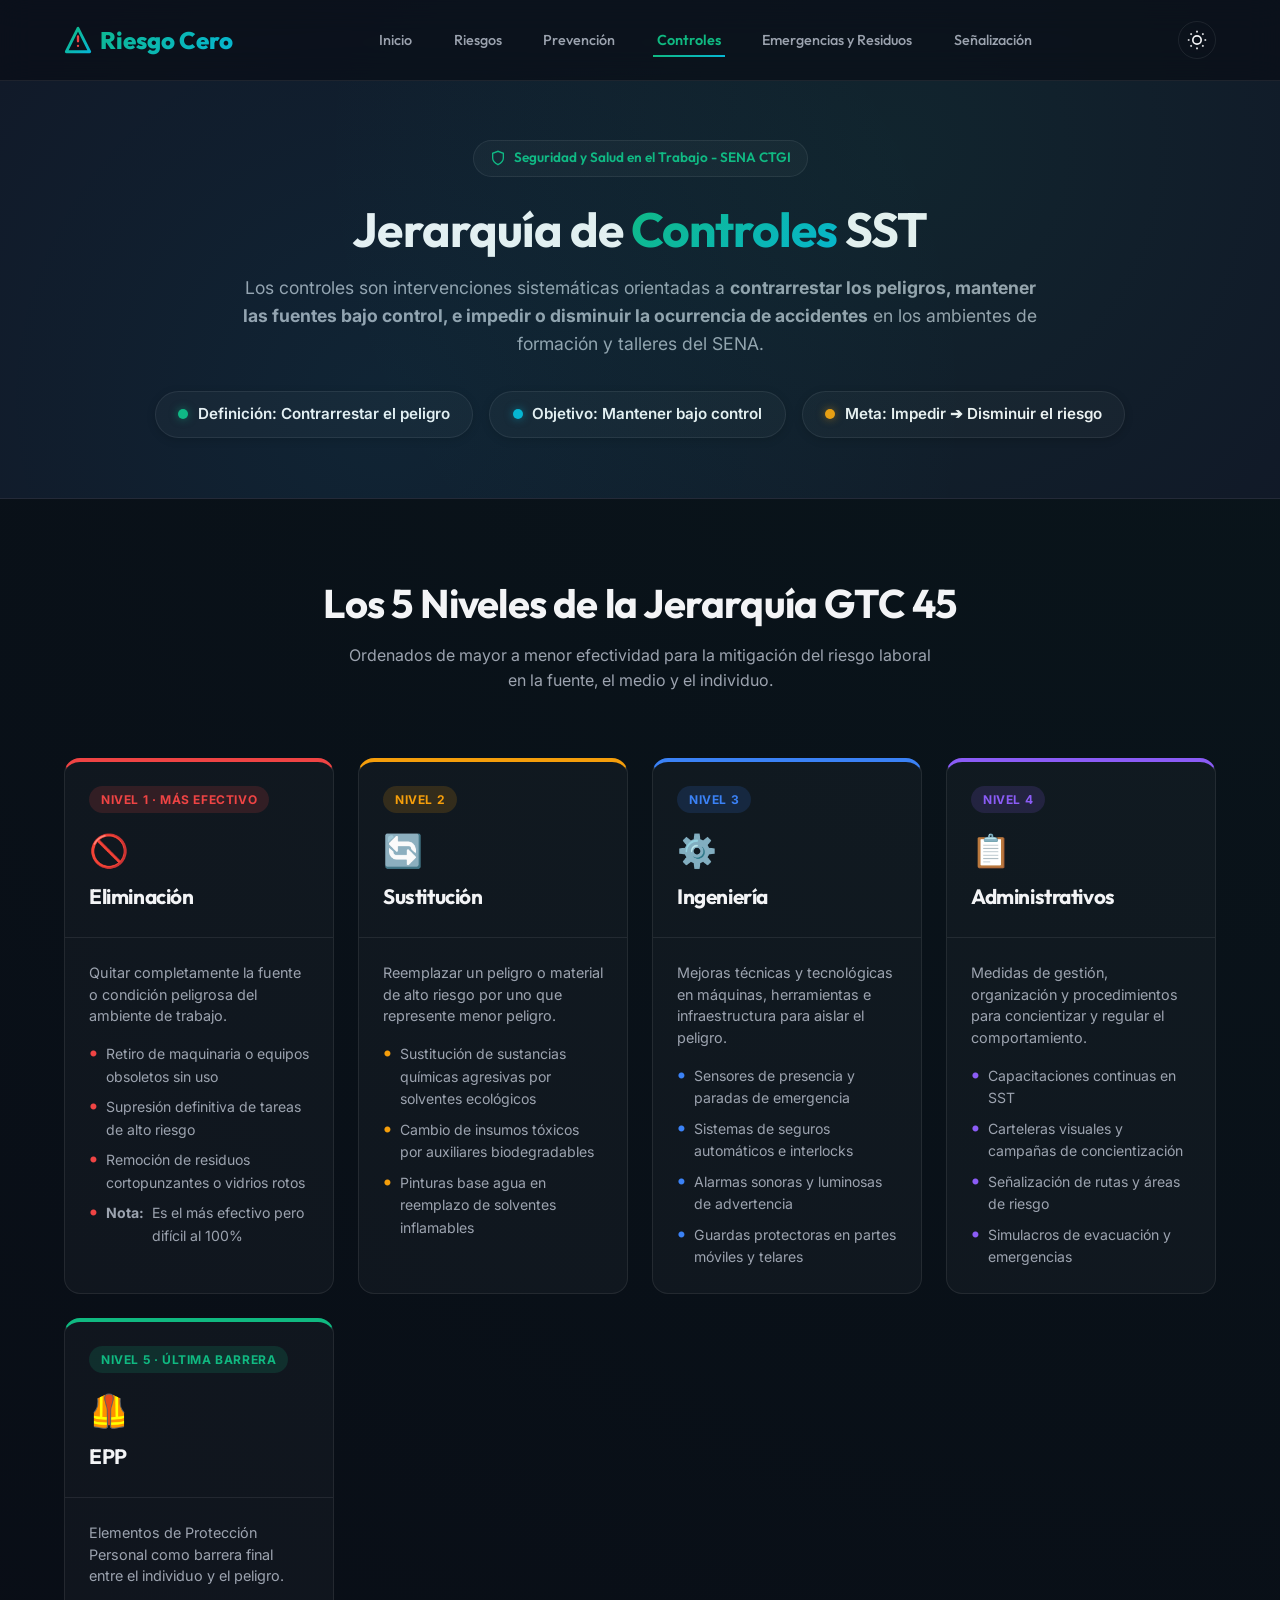
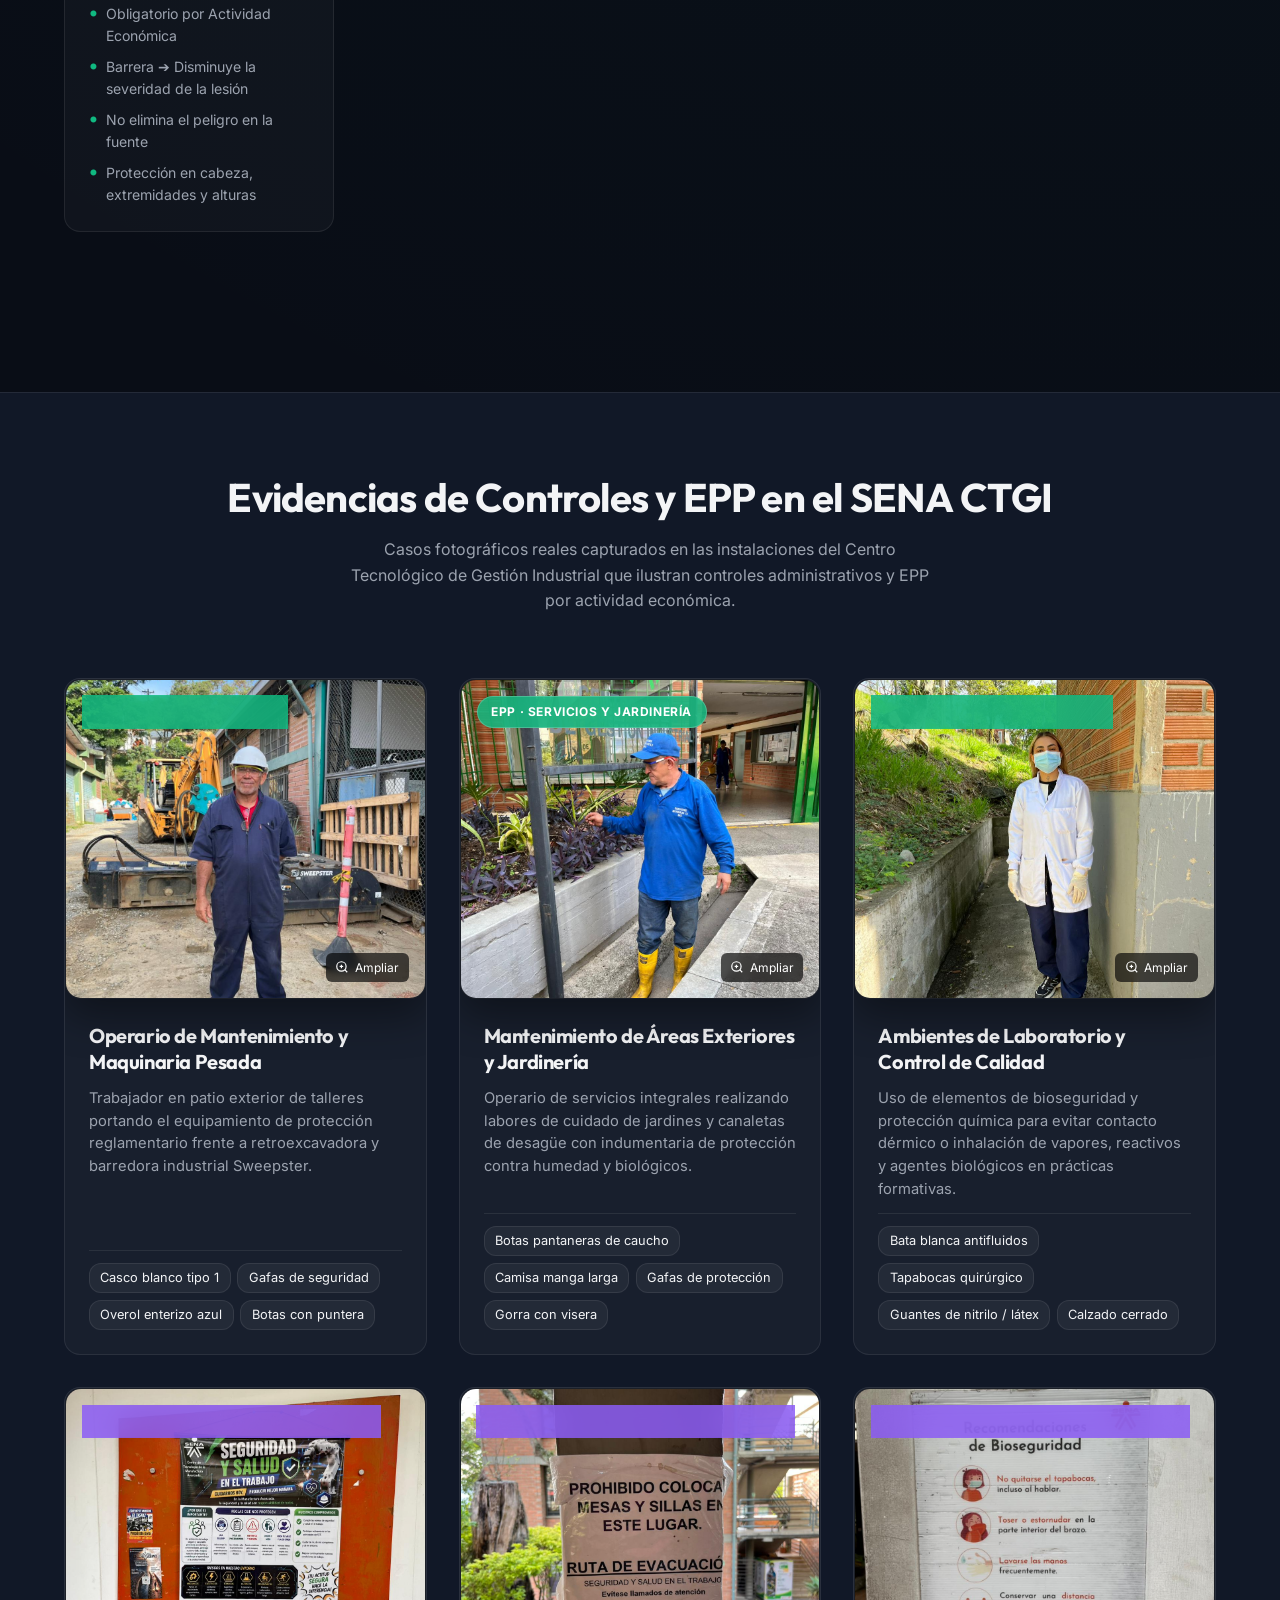
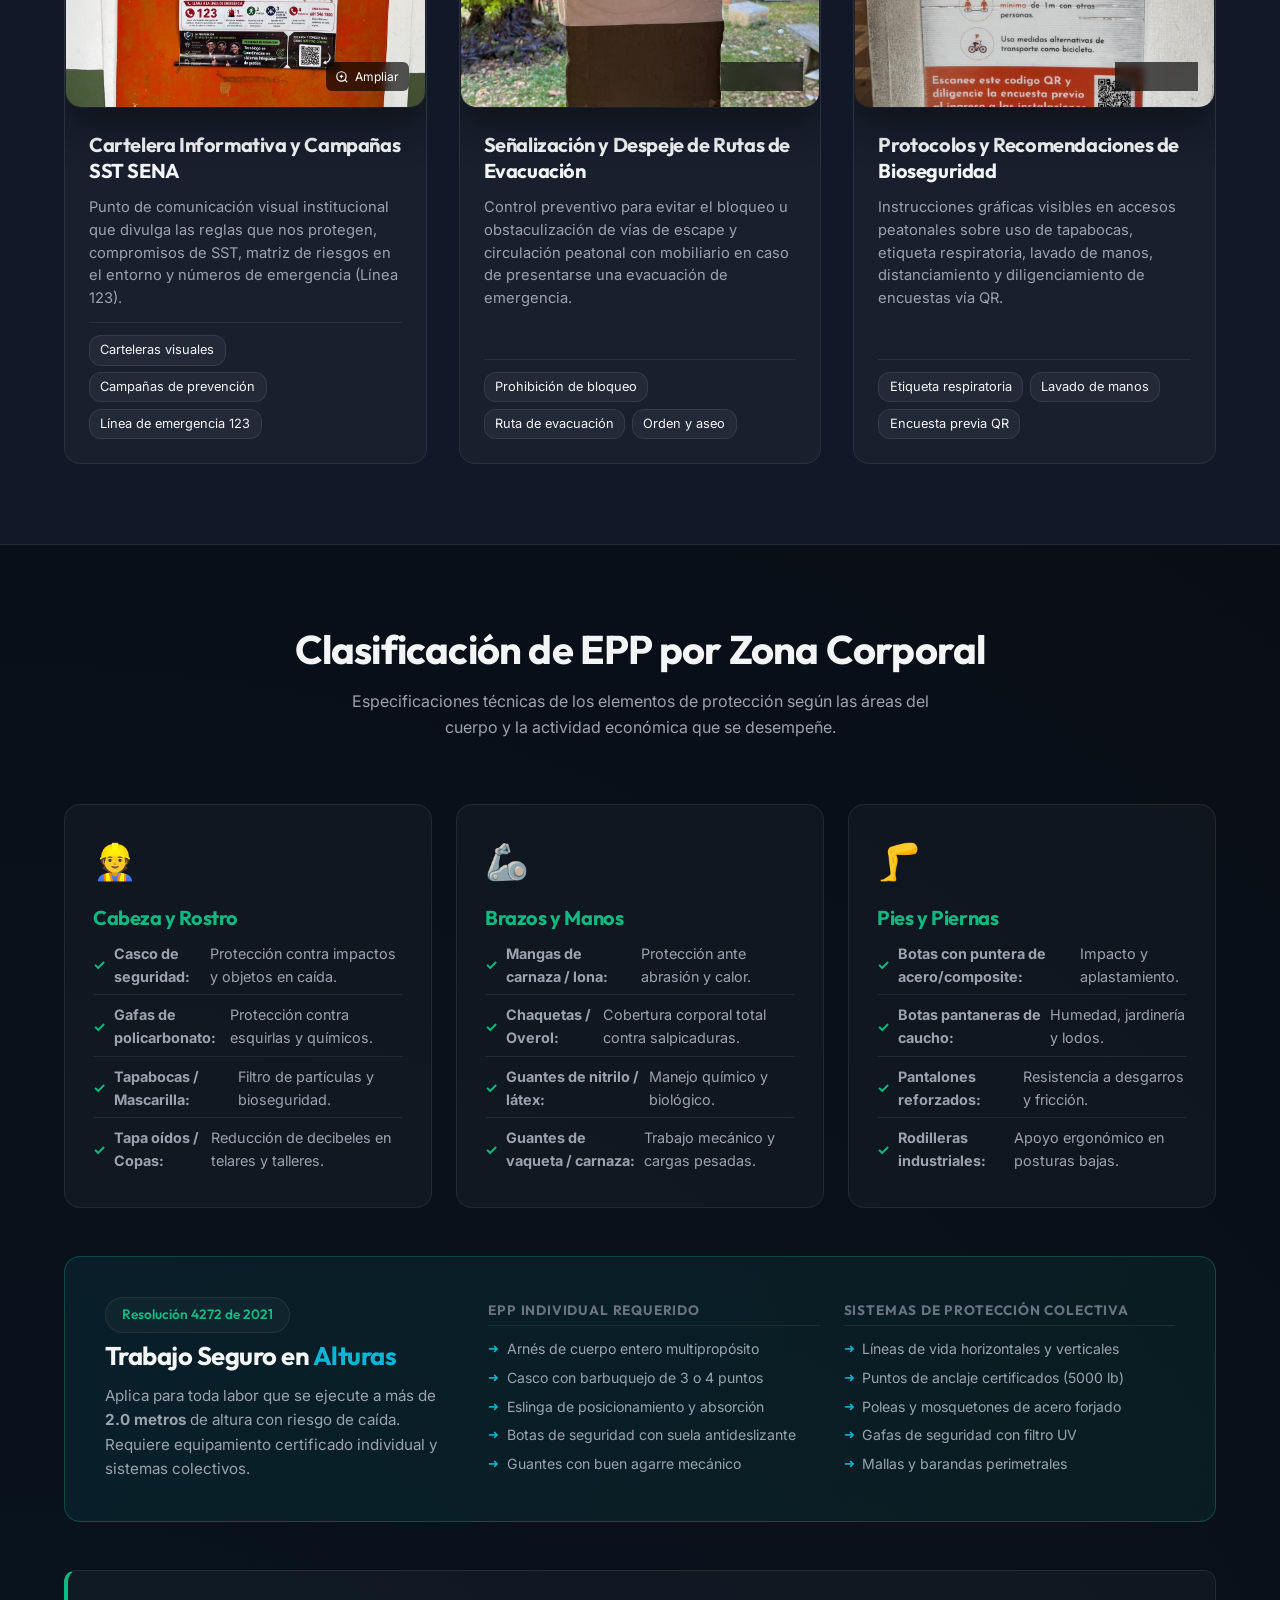
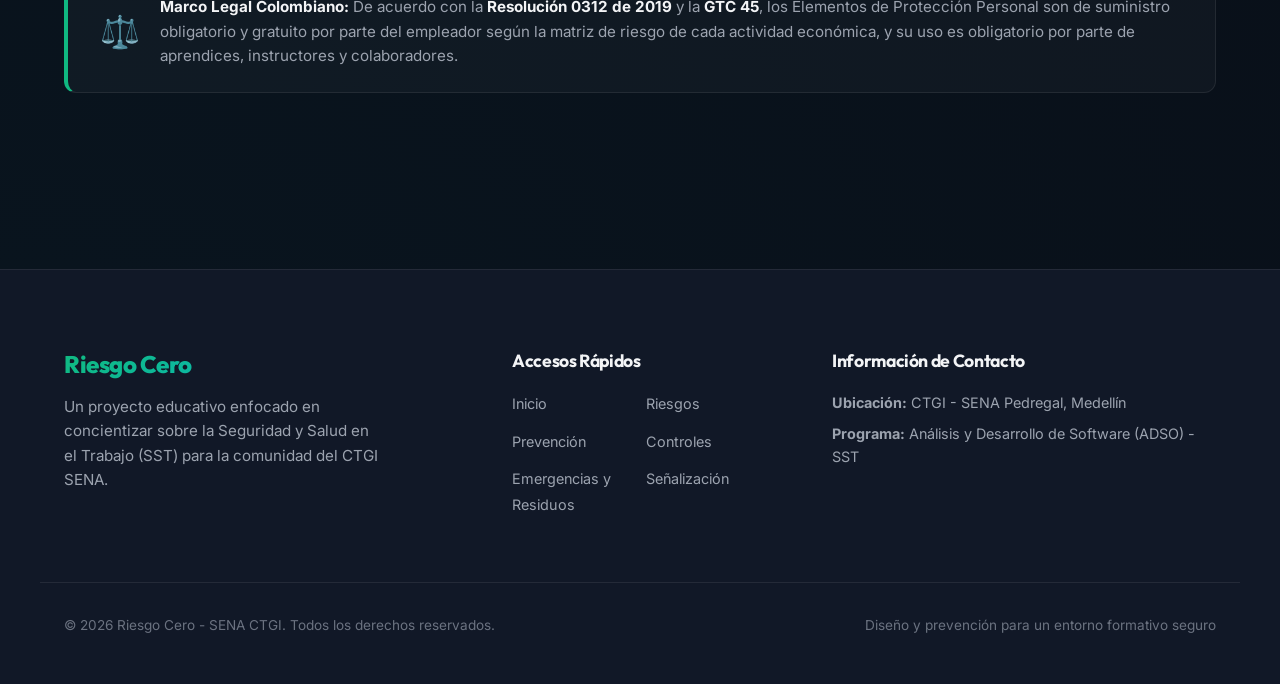
==== commit 62082ea9: "ya" ====
--- a/controles.html
+++ b/controles.html
@@ -533,6 +533,7 @@
                     <li><a href="riesgos.html" class="nav-link">Riesgos</a></li>
                     <li><a href="prevencion.html" class="nav-link">Prevención</a></li>
                     <li><a href="controles.html" class="nav-link active">Controles</a></li>
+                    <li><a href="emergencias.html" class="nav-link">Emergencias y Residuos</a></li>
                     <li><a href="senalizacion.html" class="nav-link">Señalización</a></li>
                 </ul>
             </nav>
@@ -940,6 +941,7 @@
                     <li><a href="riesgos.html">Riesgos</a></li>
                     <li><a href="prevencion.html">Prevención</a></li>
                     <li><a href="controles.html">Controles</a></li>
+                    <li><a href="emergencias.html">Emergencias y Residuos</a></li>
                     <li><a href="senalizacion.html">Señalización</a></li>
                 </ul>
             </div>
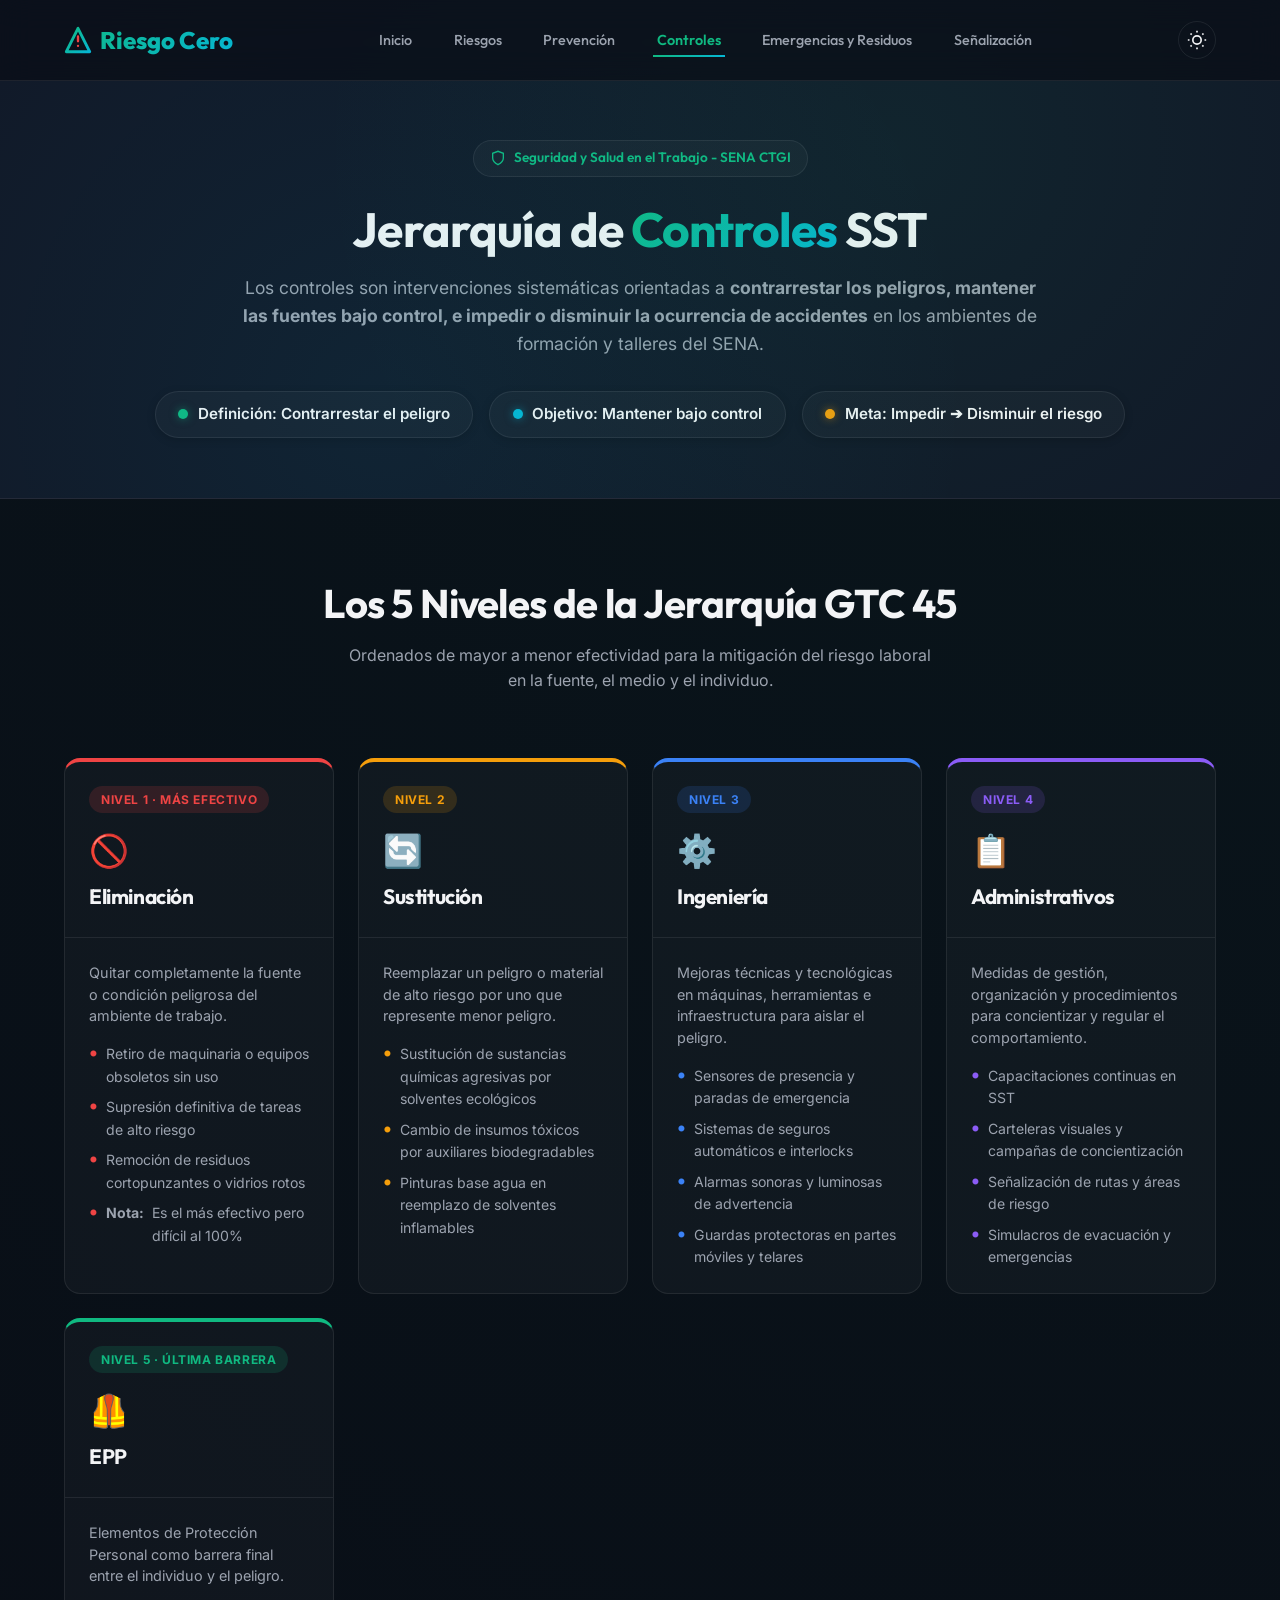
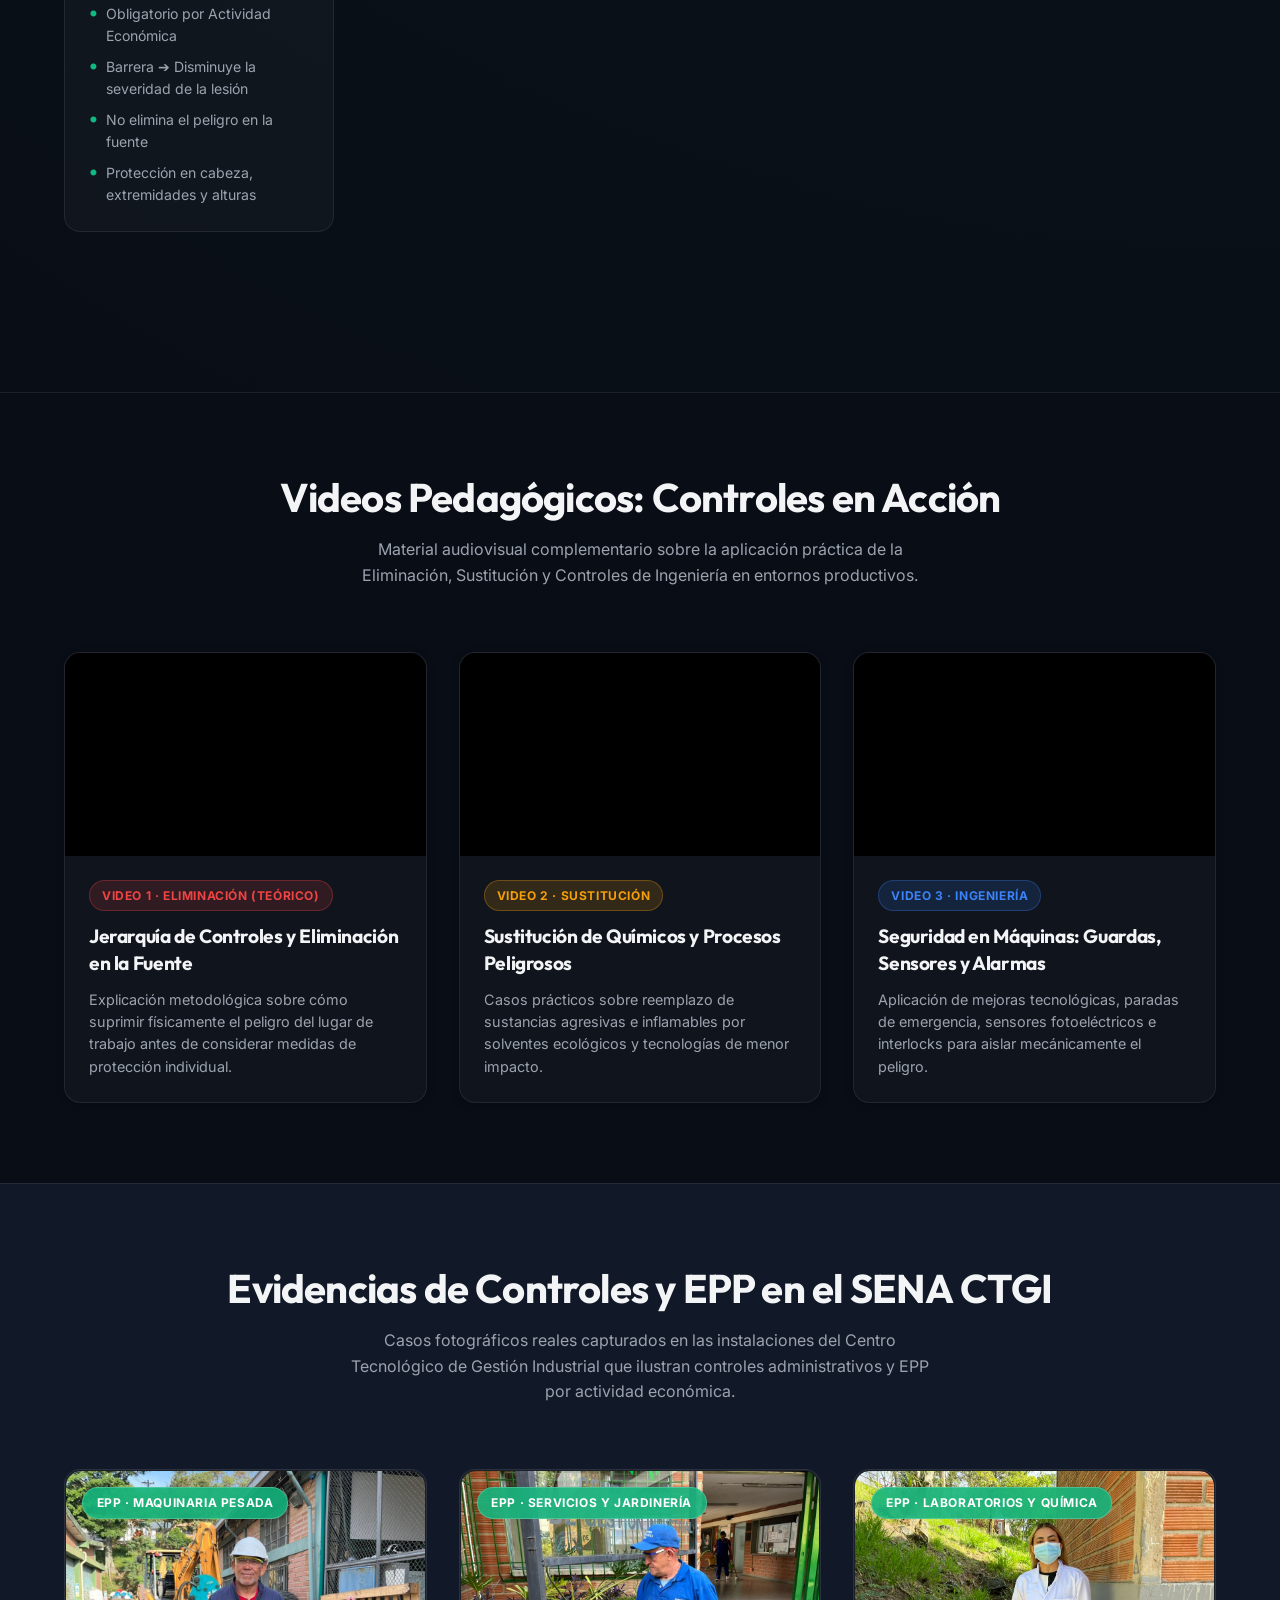
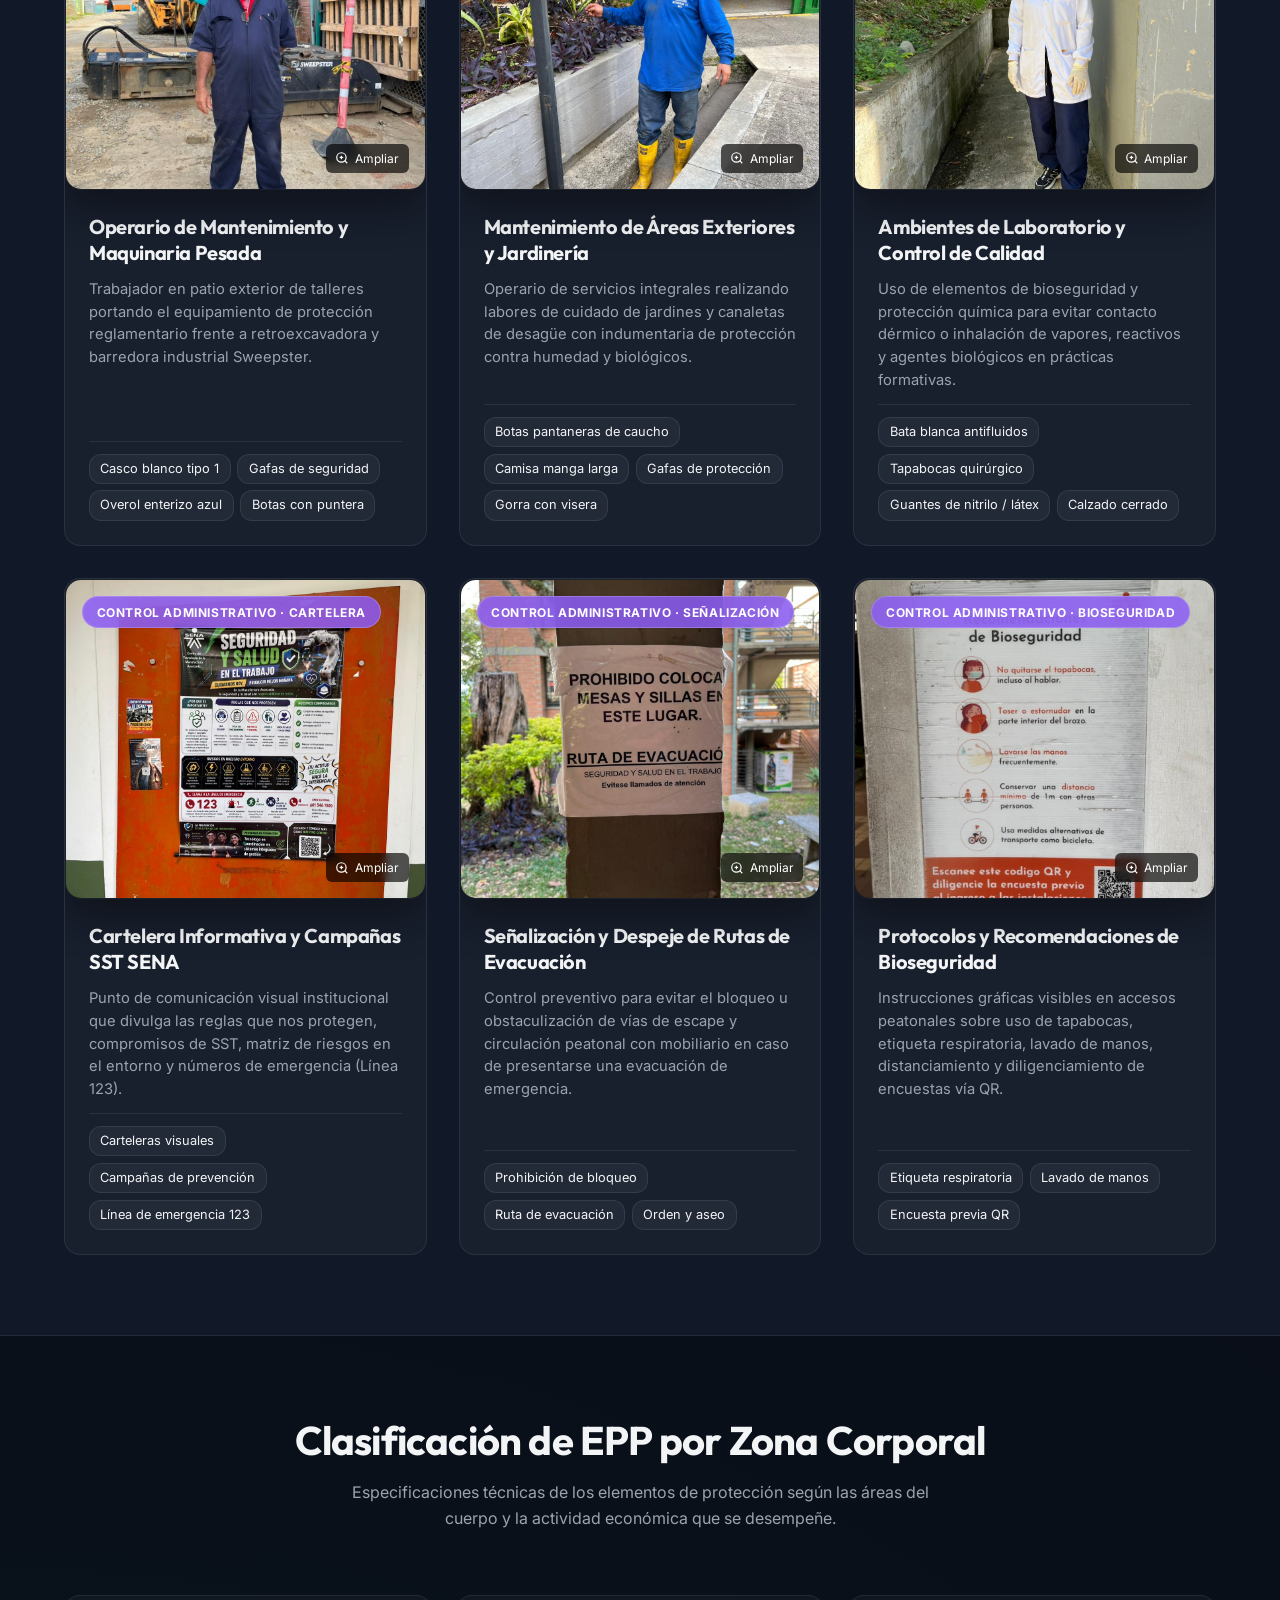
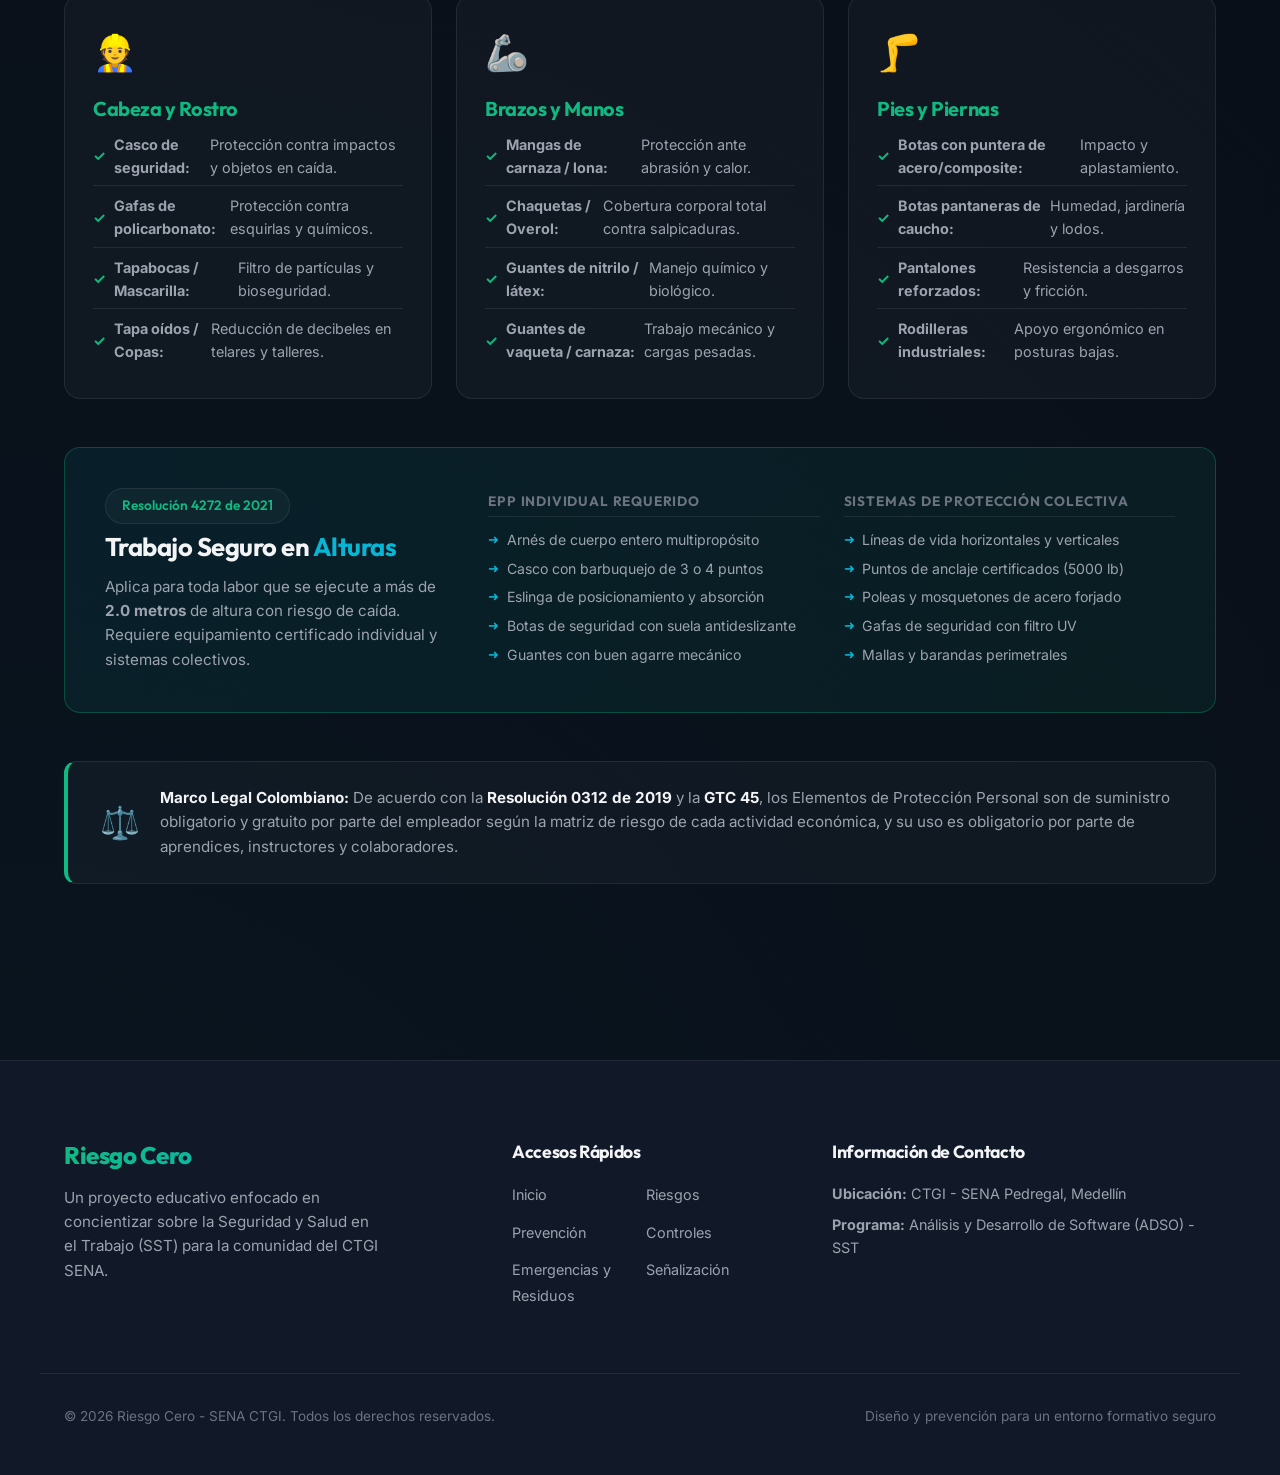
==== commit 5a3c87d0: "ya" ====
--- a/controles.html
+++ b/controles.html
@@ -196,6 +196,88 @@
         .card-epp .hierarchy-badge { background: rgba(16, 185, 129, 0.15); color: #10b981; }
         .card-epp .hierarchy-list li::before { color: #10b981; }
         .card-epp:hover { border-color: #10b981; }
+
+        
+        /* Sección Multimedia de Videos */
+        .videos-section {
+            padding: 5rem 0;
+            background: var(--bg-primary);
+            border-top: 1px solid var(--border-color);
+        }
+
+        .videos-grid {
+            display: grid;
+            grid-template-columns: repeat(auto-fit, minmax(320px, 1fr));
+            gap: 2rem;
+            margin-top: 3rem;
+        }
+
+        .video-card {
+            background: var(--bg-card);
+            border: 1px solid var(--border-color);
+            border-radius: var(--border-radius);
+            overflow: hidden;
+            display: flex;
+            flex-direction: column;
+            box-shadow: var(--shadow-sm);
+            transition: transform var(--transition-normal), box-shadow var(--transition-normal), border-color var(--transition-normal);
+        }
+
+        .video-card:hover {
+            transform: translateY(-6px);
+            border-color: var(--accent-teal);
+            box-shadow: var(--shadow-lg);
+        }
+
+        .video-responsive-wrapper {
+            position: relative;
+            padding-bottom: 56.25%; /* 16:9 Aspect Ratio */
+            height: 0;
+            overflow: hidden;
+            background: #000;
+        }
+
+        .video-responsive-wrapper iframe {
+            position: absolute;
+            top: 0;
+            left: 0;
+            width: 100%;
+            height: 100%;
+            border: 0;
+        }
+
+        .video-card-body {
+            padding: 1.5rem;
+            display: flex;
+            flex-direction: column;
+            gap: 0.75rem;
+            flex: 1;
+        }
+
+        .video-tag {
+            align-self: flex-start;
+            padding: 0.3rem 0.75rem;
+            border-radius: 20px;
+            font-size: 0.75rem;
+            font-weight: 700;
+            text-transform: uppercase;
+            letter-spacing: 0.05em;
+        }
+
+        .tag-vid-elim { background: rgba(239, 68, 68, 0.15); color: #ef4444; border: 1px solid rgba(239, 68, 68, 0.3); }
+        .tag-vid-sust { background: rgba(245, 158, 11, 0.15); color: #f59e0b; border: 1px solid rgba(245, 158, 11, 0.3); }
+        .tag-vid-ing { background: rgba(59, 130, 246, 0.15); color: #3b82f6; border: 1px solid rgba(59, 130, 246, 0.3); }
+
+        .video-card-body h3 {
+            font-size: 1.2rem;
+            line-height: 1.4;
+        }
+
+        .video-card-body p {
+            color: var(--text-secondary);
+            font-size: 0.9rem;
+            line-height: 1.55;
+        }
 
         /* Galería de Evidencias y Casos Reales */
         .evidence-section {
@@ -685,6 +767,57 @@
                                 <li>No elimina el peligro en la fuente</li>
                                 <li>Protección en cabeza, extremidades y alturas</li>
                             </ul>
+                        </div>
+                    </div>
+
+                </div>
+            </div>
+        </section>
+
+        
+        <!-- SECCIÓN DE VIDEOS PEDAGÓGICOS (TABLERO SST) -->
+        <section class="videos-section" id="videos-controles">
+            <div class="container">
+                <div class="section-header">
+                    <h2>Videos Pedagógicos: <span>Controles en Acción</span></h2>
+                    <p>Material audiovisual complementario sobre la aplicación práctica de la Eliminación, Sustitución y Controles de Ingeniería en entornos productivos.</p>
+                </div>
+
+                <div class="videos-grid">
+
+                    <!-- VIDEO 1: ELIMINACIÓN Y JERARQUÍA -->
+                    <div class="video-card">
+                        <div class="video-responsive-wrapper">
+                            <iframe src="https://www.youtube-nocookie.com/embed/gI8L5p5114I?rel=0" title="Jerarquía de Controles de Riesgos SST" allow="accelerometer; autoplay; clipboard-write; encrypted-media; gyroscope; picture-in-picture" allowfullscreen loading="lazy"></iframe>
+                        </div>
+                        <div class="video-card-body">
+                            <span class="video-tag tag-vid-elim">Video 1 · Eliminación (Teórico)</span>
+                            <h3>Jerarquía de Controles y Eliminación en la Fuente</h3>
+                            <p>Explicación metodológica sobre cómo suprimir físicamente el peligro del lugar de trabajo antes de considerar medidas de protección individual.</p>
+                        </div>
+                    </div>
+
+                    <!-- VIDEO 2: SUSTITUCIÓN -->
+                    <div class="video-card">
+                        <div class="video-responsive-wrapper">
+                            <iframe src="https://www.youtube-nocookie.com/embed/k5k_U9t1U4M?rel=0" title="Sustitución de Peligros y Riesgo Químico" allow="accelerometer; autoplay; clipboard-write; encrypted-media; gyroscope; picture-in-picture" allowfullscreen loading="lazy"></iframe>
+                        </div>
+                        <div class="video-card-body">
+                            <span class="video-tag tag-vid-sust">Video 2 · Sustitución</span>
+                            <h3>Sustitución de Químicos y Procesos Peligrosos</h3>
+                            <p>Casos prácticos sobre reemplazo de sustancias agresivas e inflamables por solventes ecológicos y tecnologías de menor impacto.</p>
+                        </div>
+                    </div>
+
+                    <!-- VIDEO 3: INGENIERÍA -->
+                    <div class="video-card">
+                        <div class="video-responsive-wrapper">
+                            <iframe src="https://www.youtube-nocookie.com/embed/406Z4Q80kK8?rel=0" title="Controles de Ingeniería y Seguridad en Maquinaria" allow="accelerometer; autoplay; clipboard-write; encrypted-media; gyroscope; picture-in-picture" allowfullscreen loading="lazy"></iframe>
+                        </div>
+                        <div class="video-card-body">
+                            <span class="video-tag tag-vid-ing">Video 3 · Ingeniería</span>
+                            <h3>Seguridad en Máquinas: Guardas, Sensores y Alarmas</h3>
+                            <p>Aplicación de mejoras tecnológicas, paradas de emergencia, sensores fotoeléctricos e interlocks para aislar mecánicamente el peligro.</p>
                         </div>
                     </div>
 
